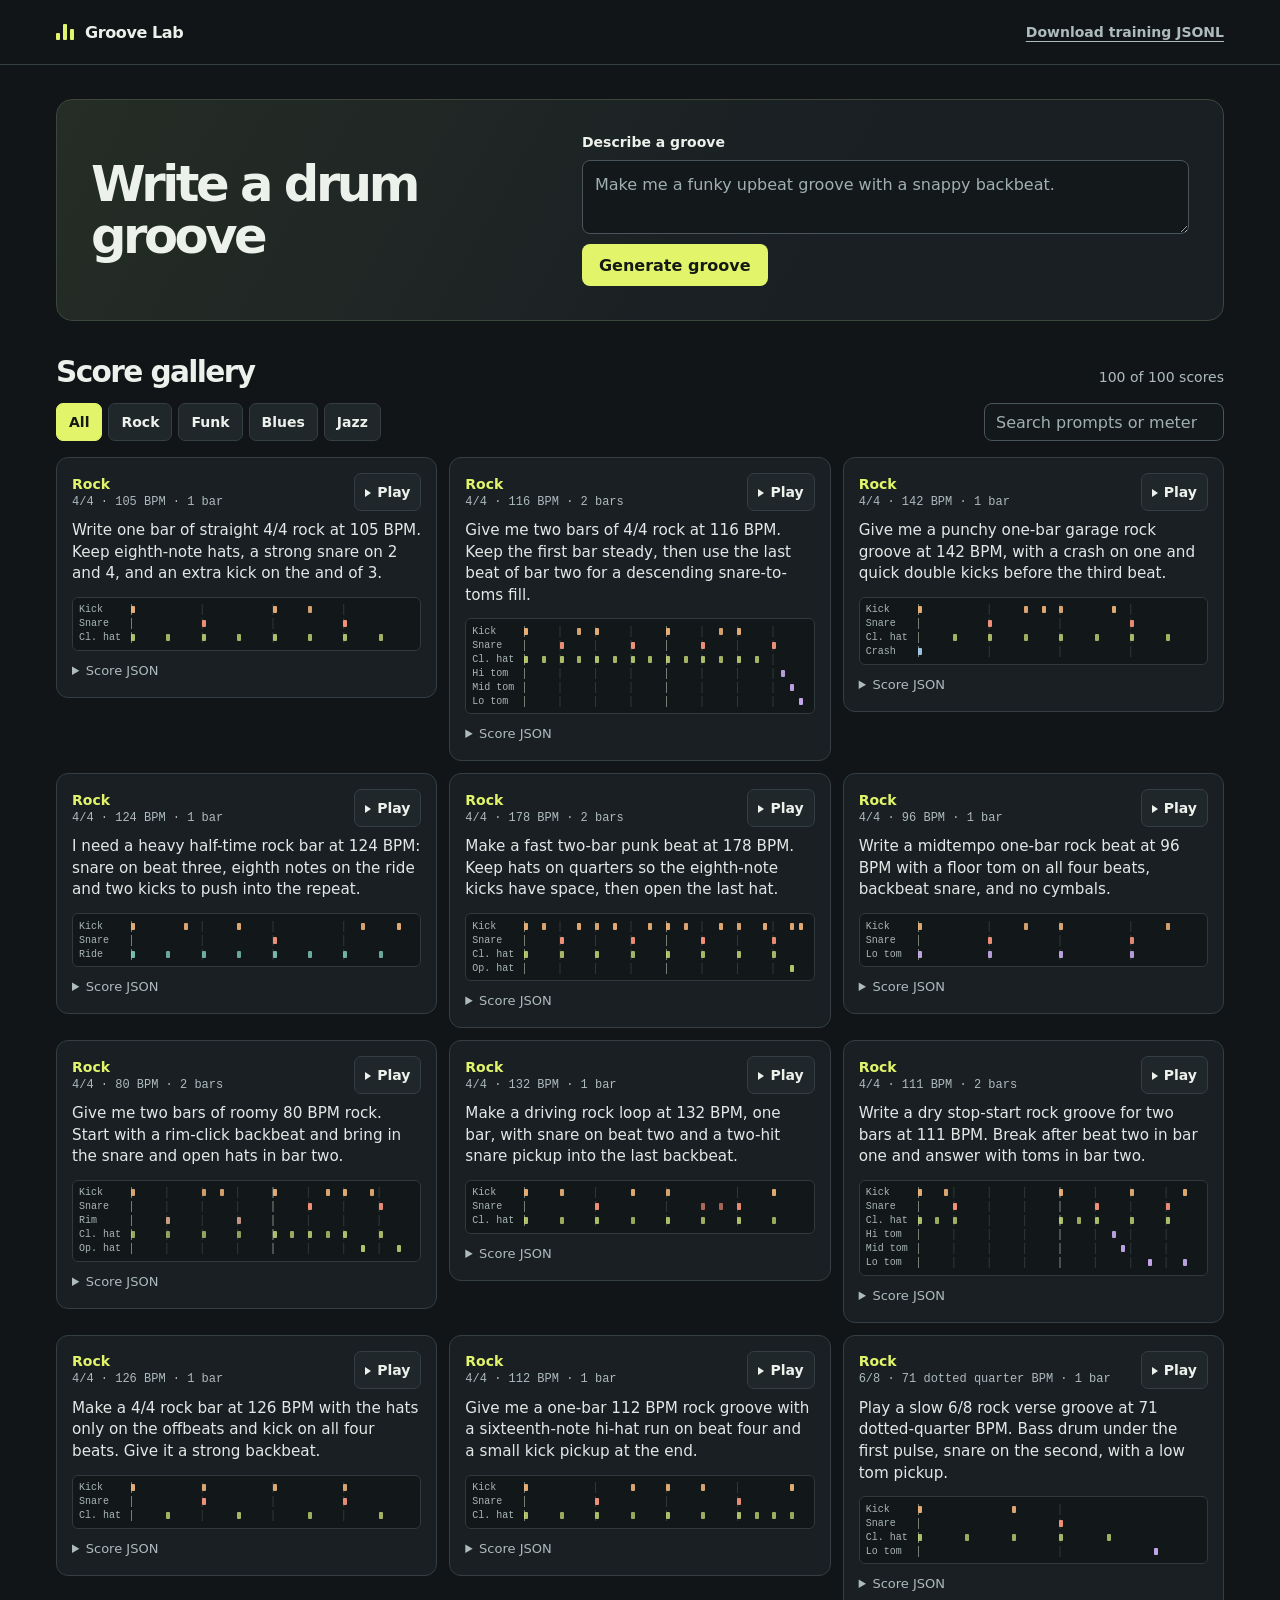
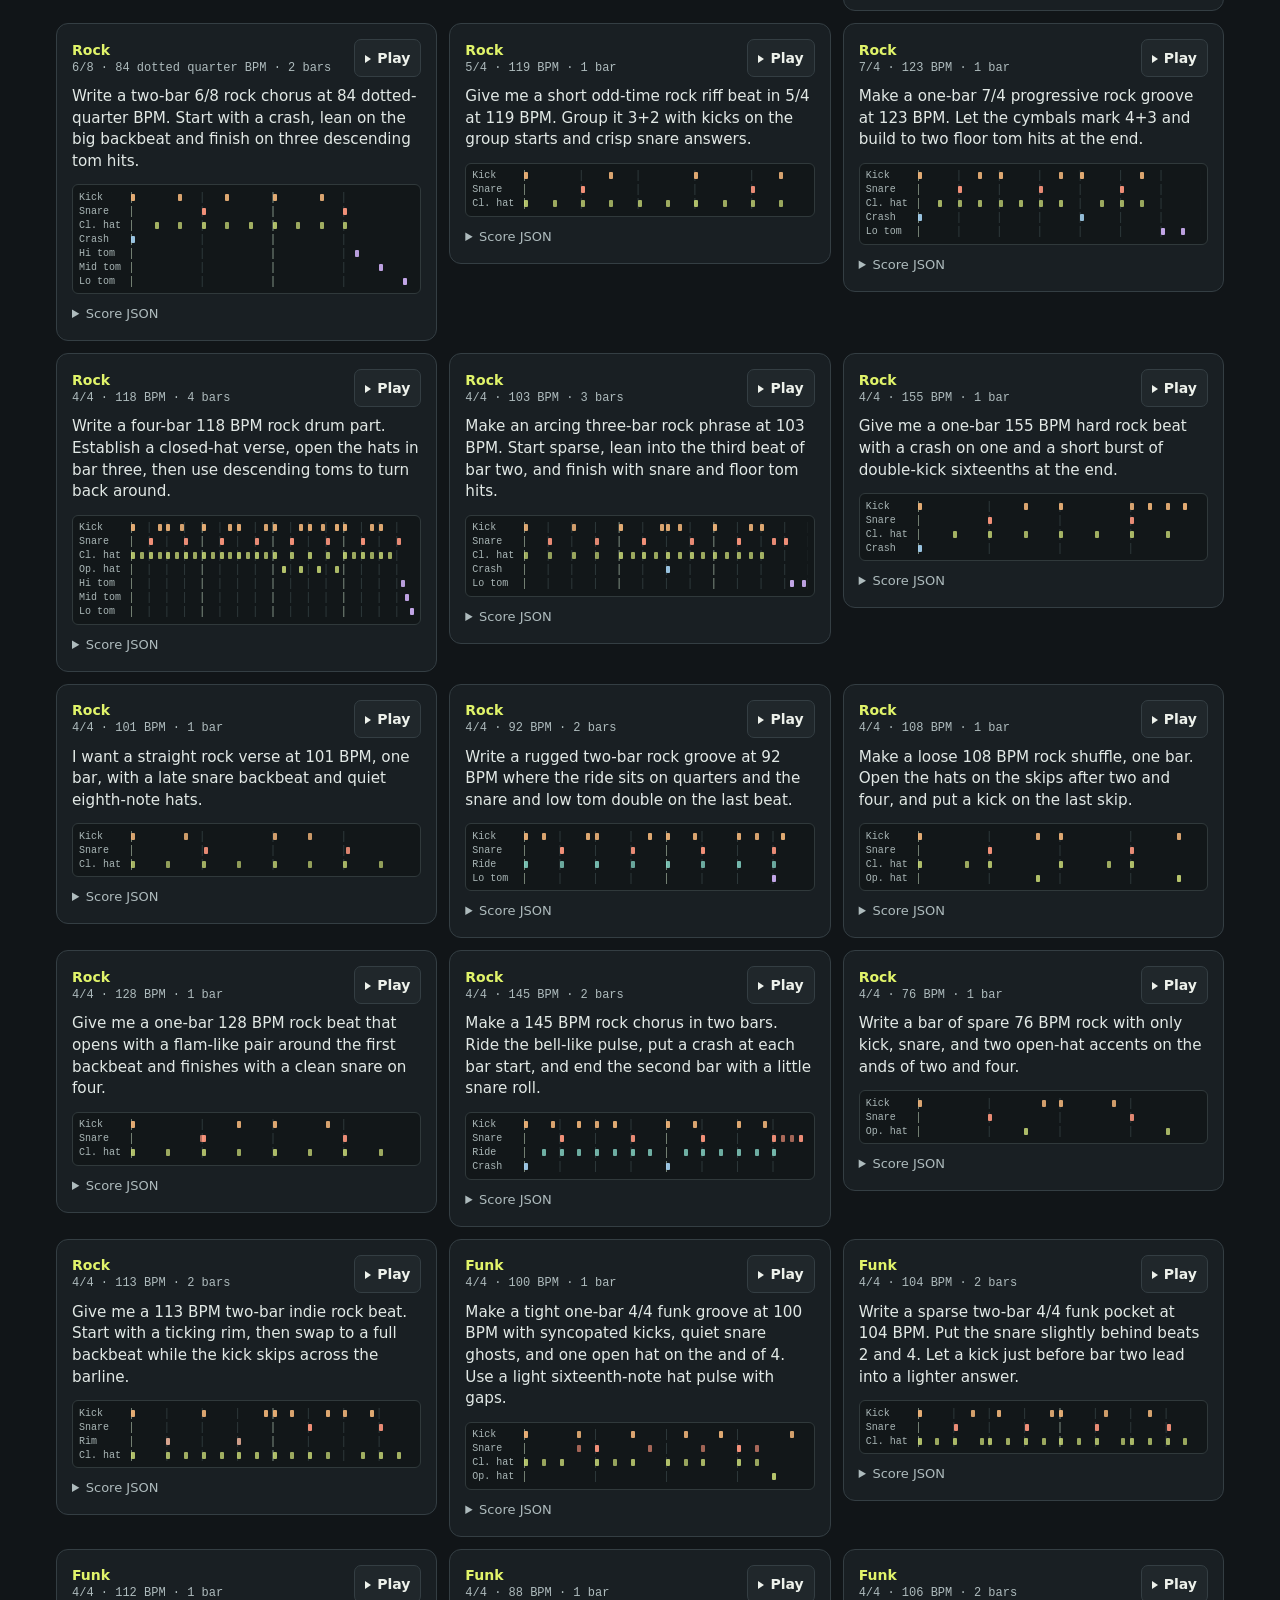
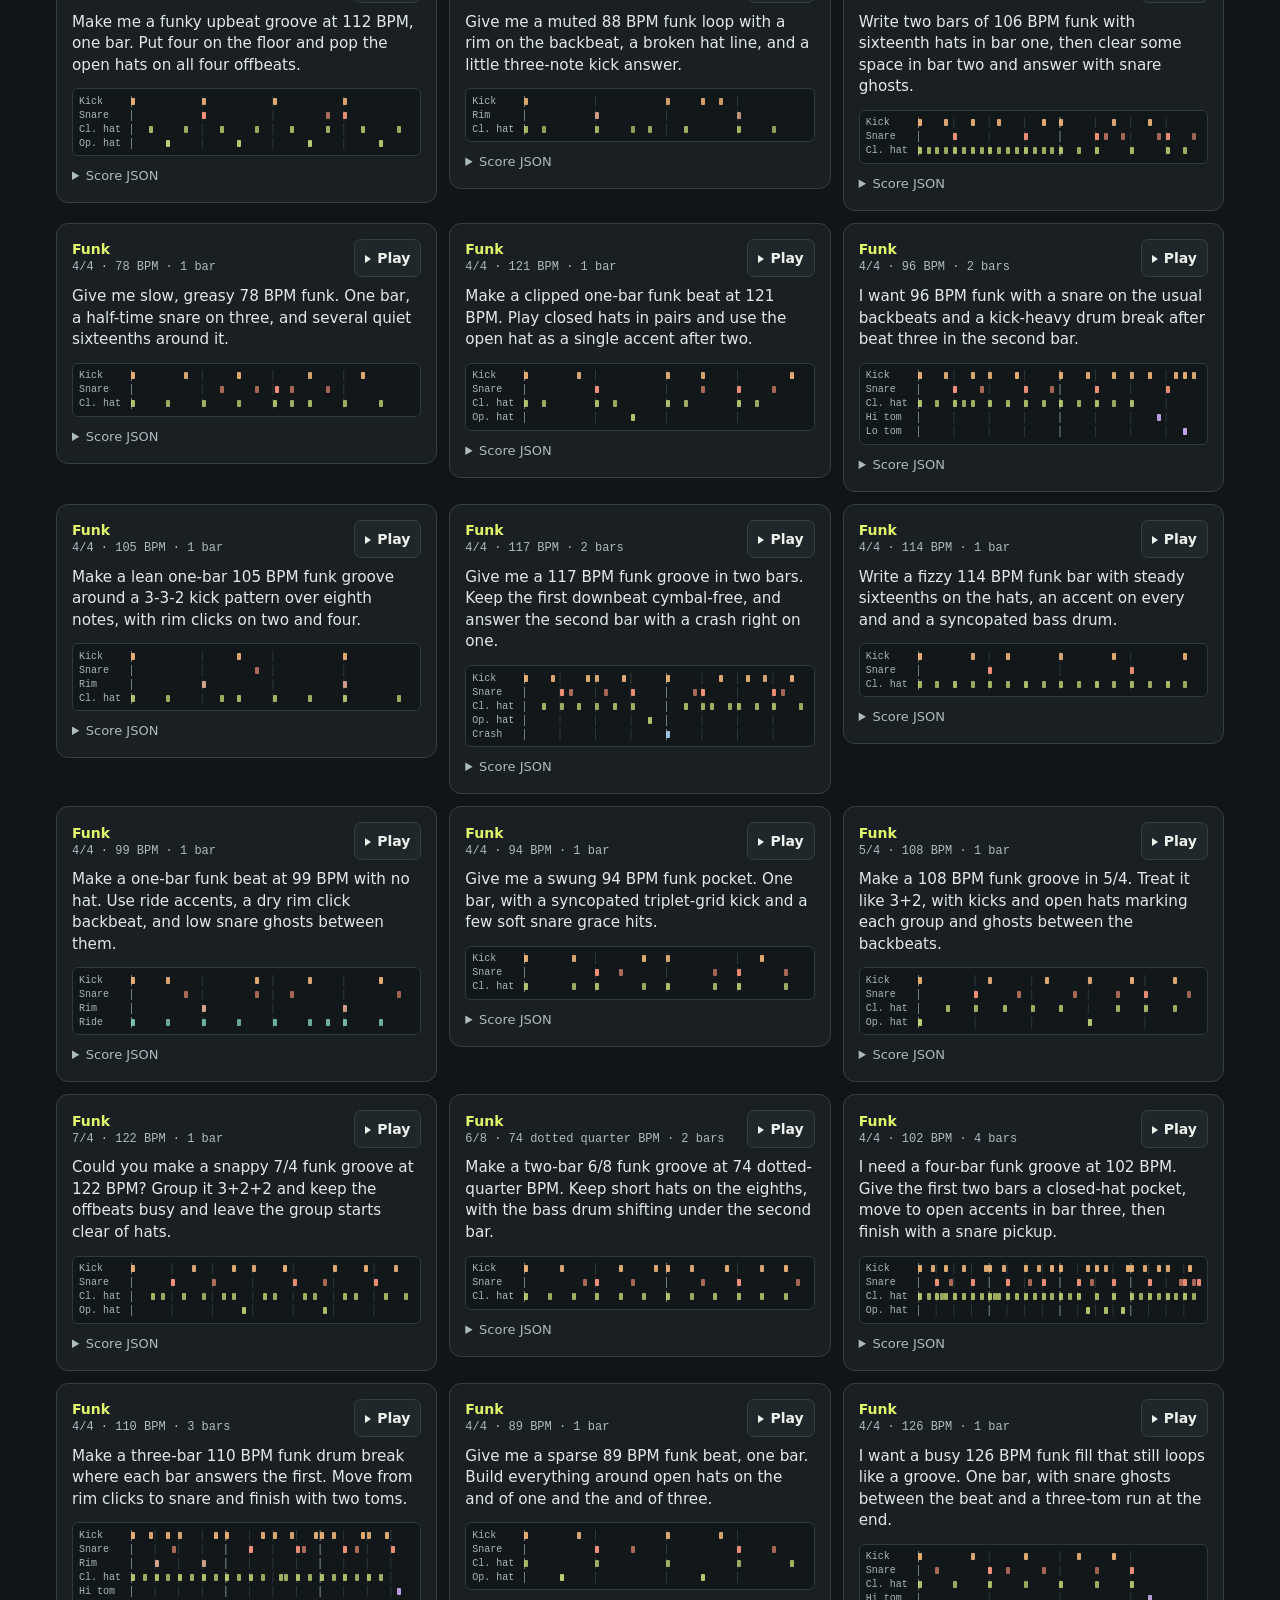
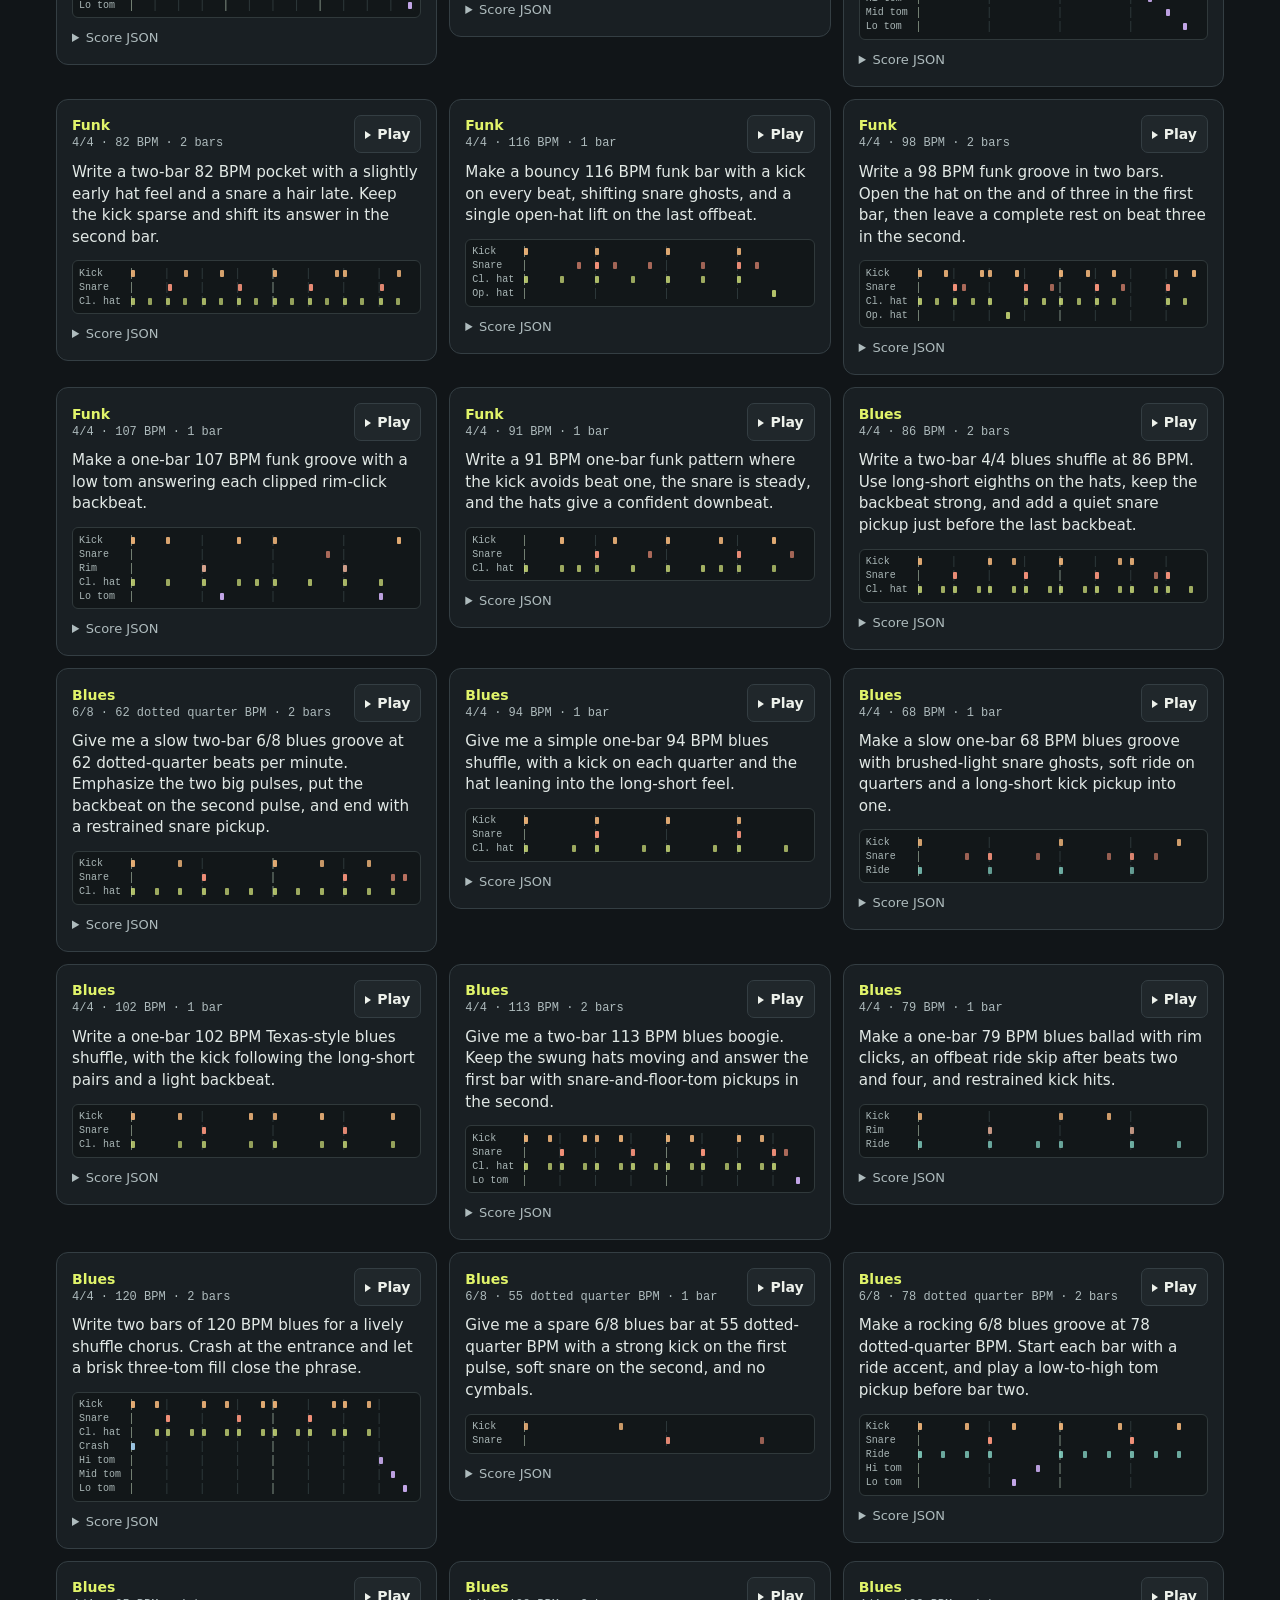
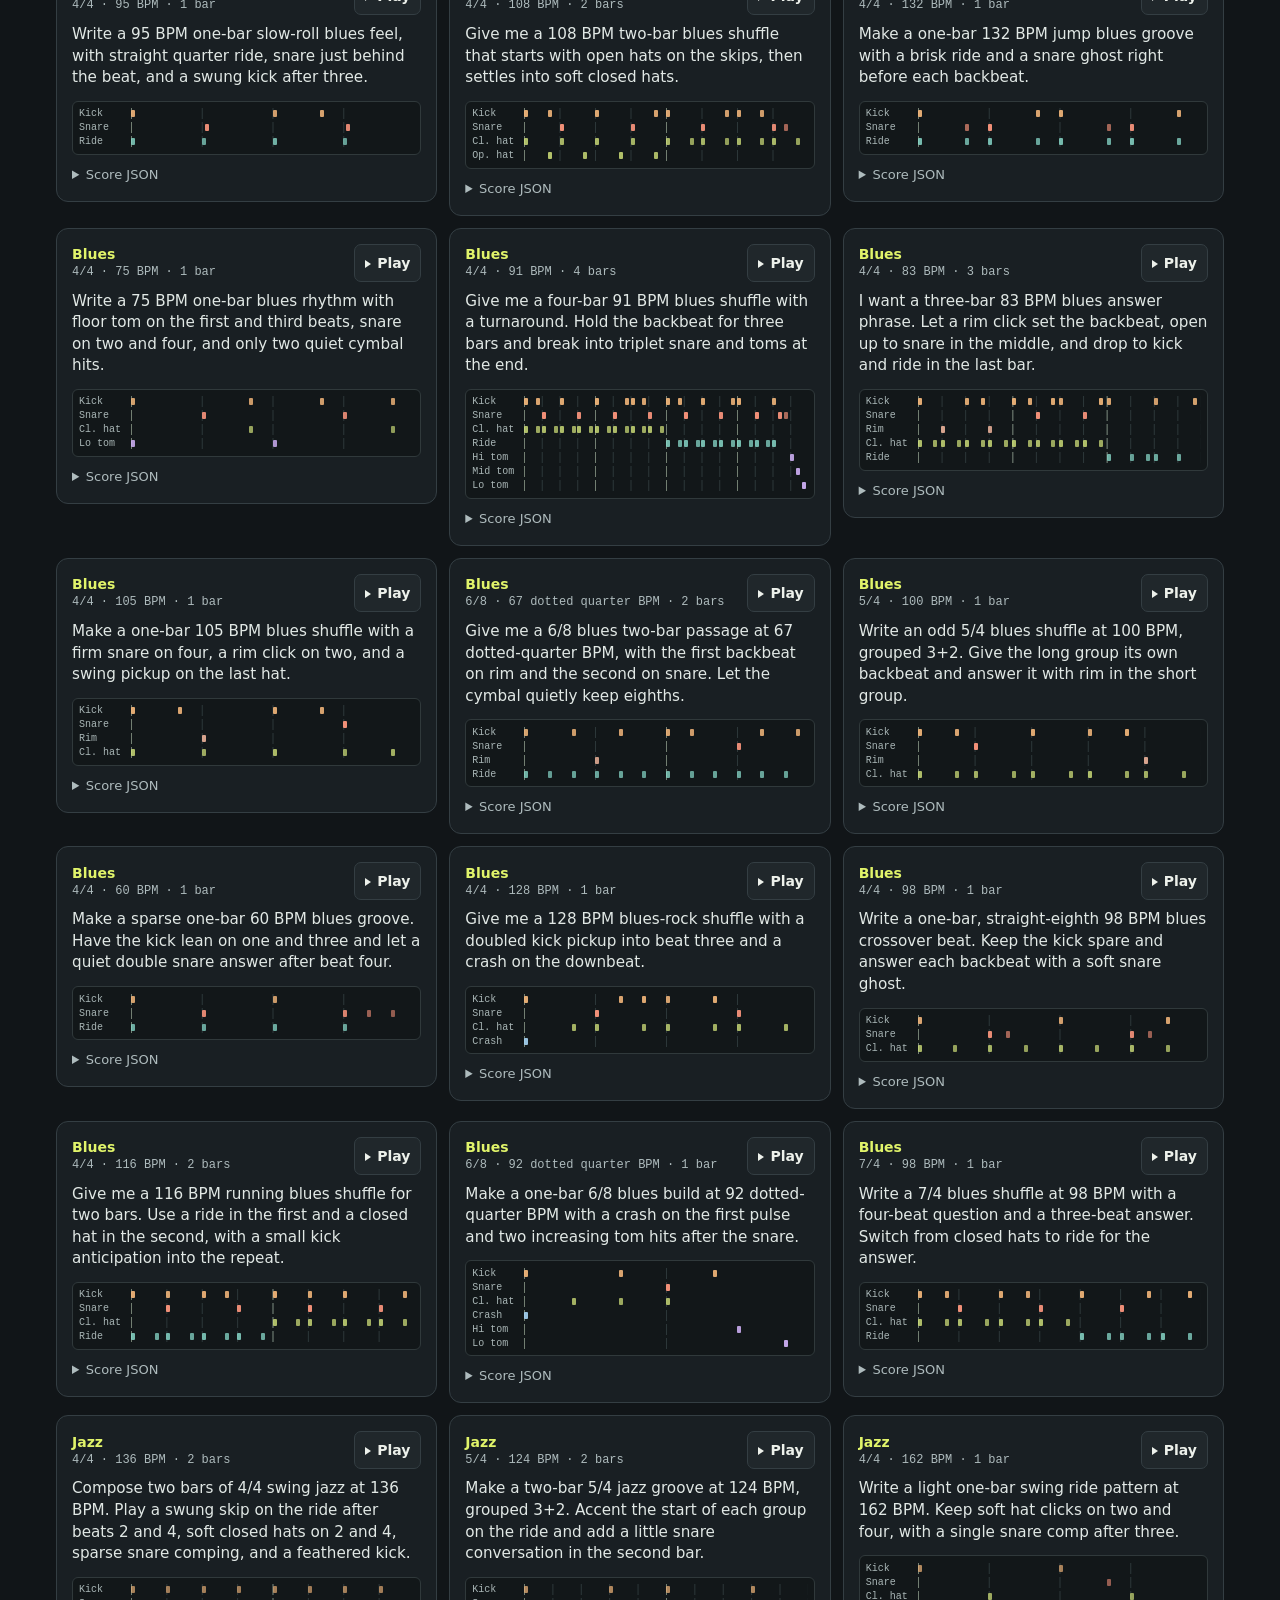
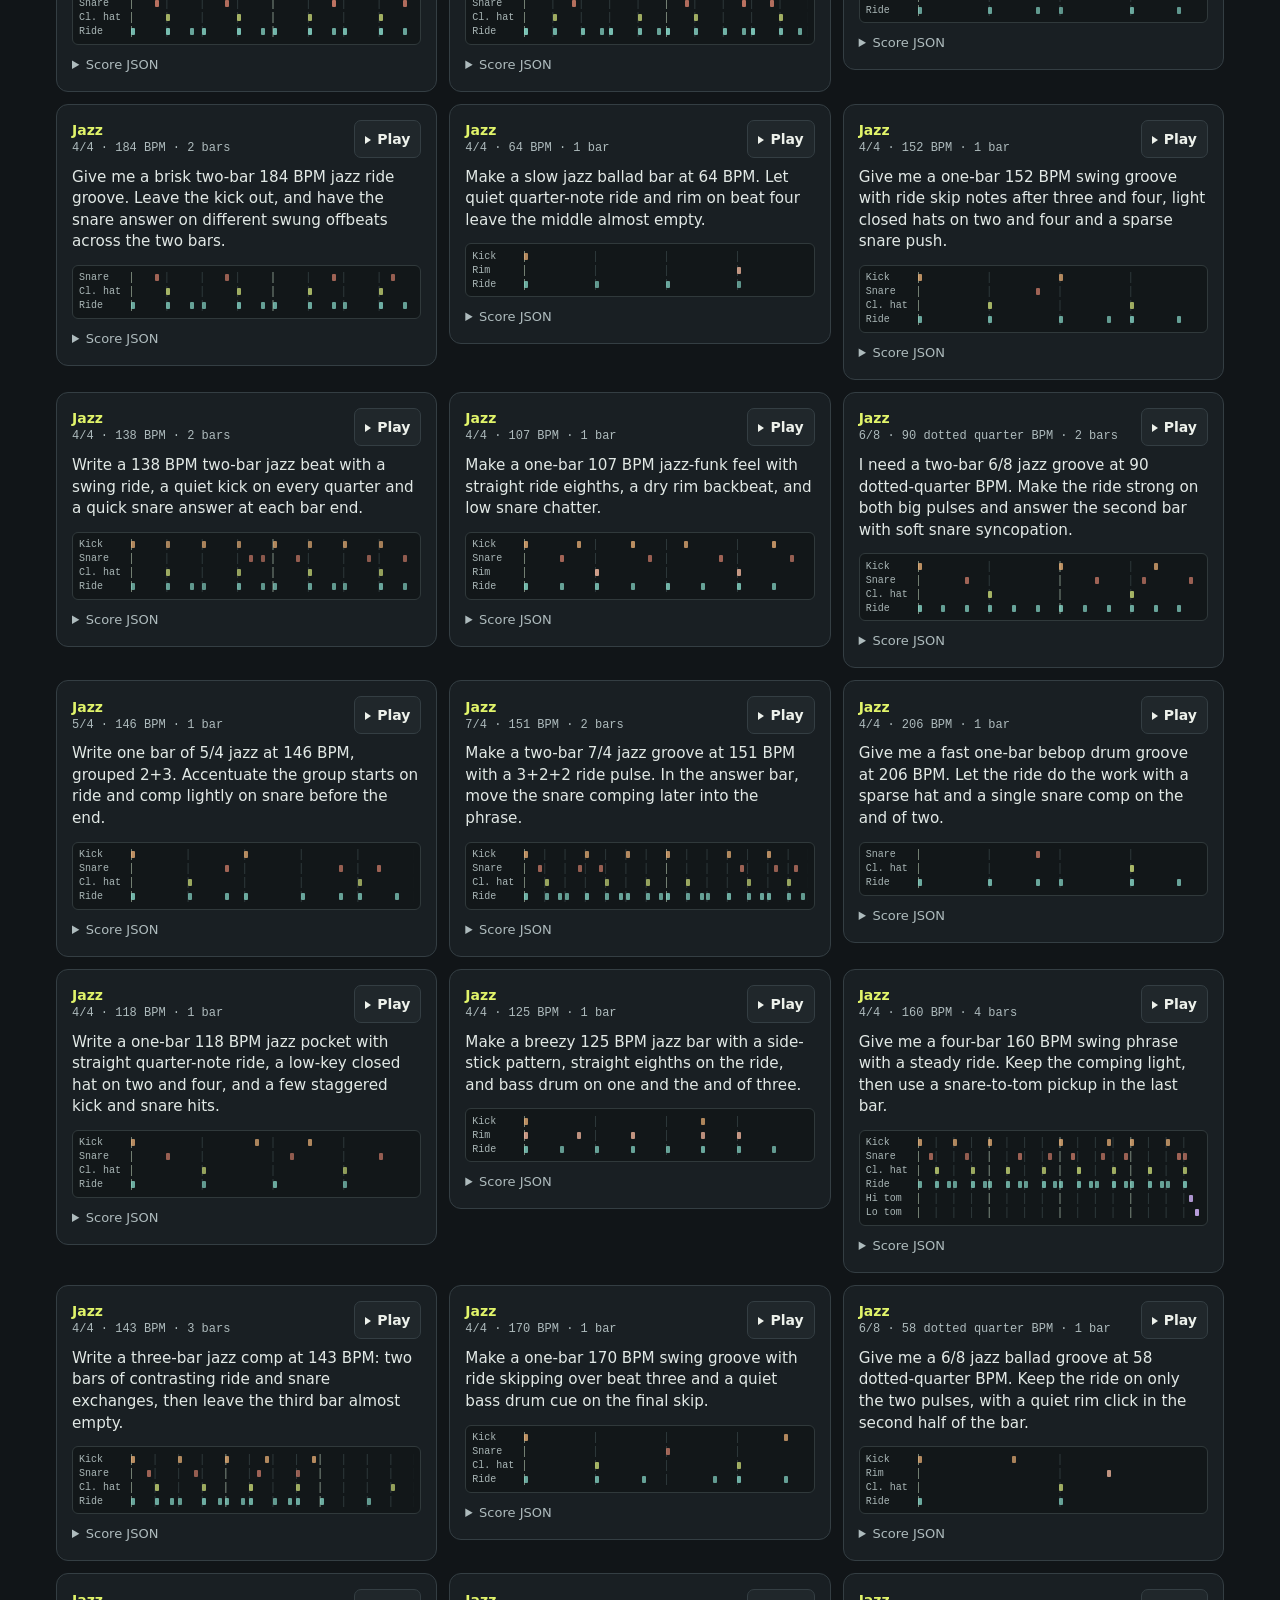
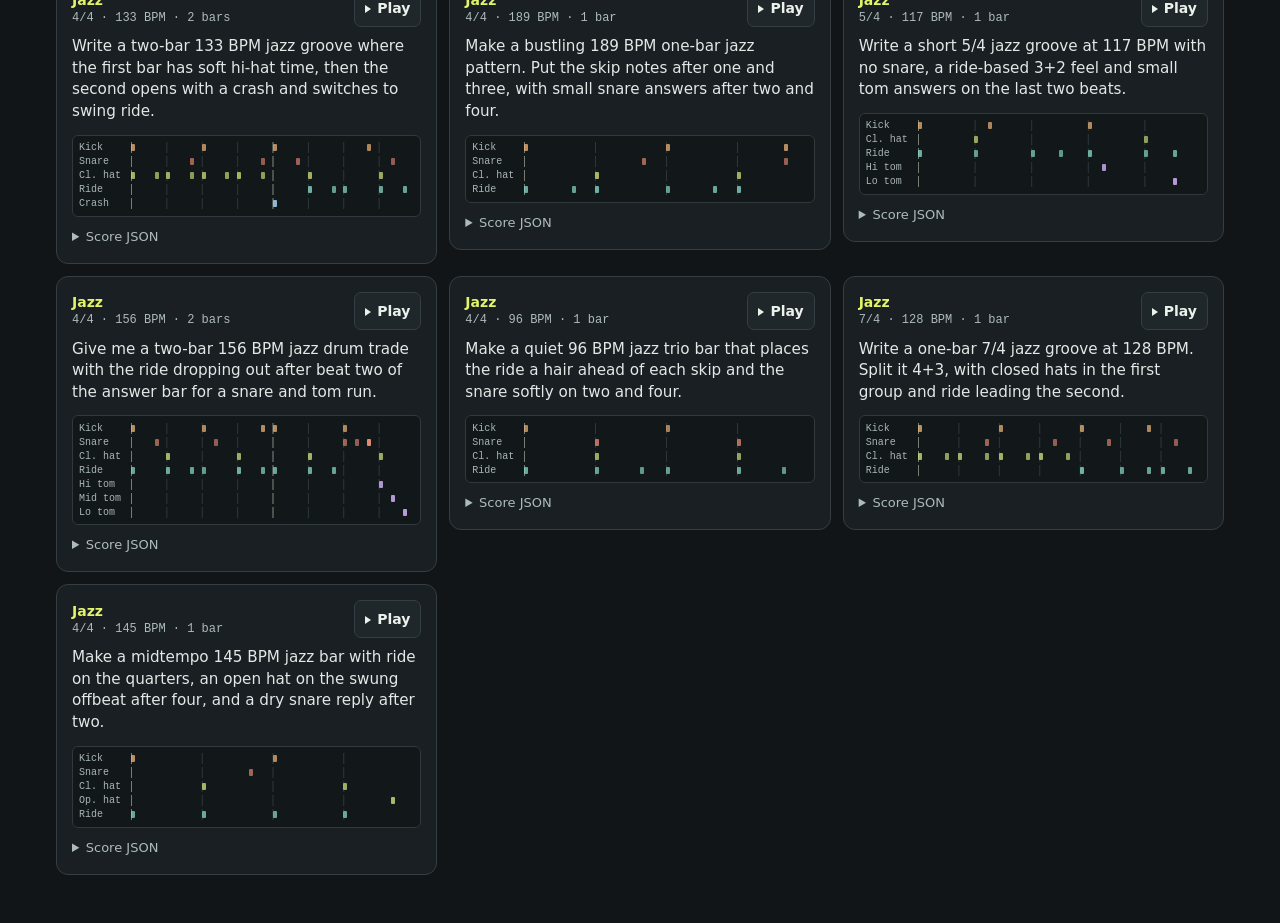
==== index.html @ 08e5a9a7 "Build playable groove gallery and local model API" ====
<!doctype html>
<html lang="en">
<head>
  <meta charset="utf-8">
  <meta name="viewport" content="width=device-width, initial-scale=1">
  <meta name="color-scheme" content="dark">
  <link rel="icon" href="data:,">
  <title>Groove Lab</title>
  <style>
    :root {
      font-family: "Avenir Next", system-ui, sans-serif;
      color: #edf1eb;
      background: #111518;
      color-scheme: dark;
      --panel: #191f23;
      --border: #343e43;
      --muted: #aebbbd;
      --accent: #e1f46a;
      --mono: ui-monospace, "SF Mono", Consolas, monospace;
    }
    * { box-sizing: border-box; }
    body { margin: 0; }
    button, input, textarea { font: inherit; }
    button, summary { cursor: pointer; }
    button:disabled { opacity: .65; cursor: wait; }
    [hidden] { display: none !important; }
    :focus-visible { outline: 2px solid var(--accent); outline-offset: 3px; }
    a { color: inherit; }
    .wrap { width: min(1168px, 100% - 48px); margin-inline: auto; }
    header { border-bottom: 1px solid var(--border); }
    .masthead {
      display: flex; align-items: center; justify-content: space-between;
      gap: 16px; min-height: 64px; font-weight: 700;
    }
    .brand { display: flex; align-items: center; gap: 11px; letter-spacing: -.025em; }
    .mark { display: flex; align-items: end; gap: 3px; height: 16px; }
    .mark i { width: 4px; border-radius: 1px; background: var(--accent); }
    .mark i:nth-child(1) { height: 7px; }
    .mark i:nth-child(2) { height: 16px; }
    .mark i:nth-child(3) { height: 11px; }
    .download { color: var(--muted); font-size: .875rem; text-underline-offset: 4px; }
    .download:hover { color: var(--accent); }
    .compose {
      margin: 34px 0 0; padding: clamp(20px, 4vw, 34px);
      display: grid; align-items: center; gap: 24px; grid-template-columns: minmax(0, 1fr) minmax(0, 1.3fr);
      background: linear-gradient(120deg, #252d26, var(--panel) 65%);
      border: 1px solid #3b473b; border-radius: 16px;
    }
    h1, h2, p { margin: 0; }
    h1 { font-size: clamp(2rem, 5vw, 3.1rem); line-height: 1.05; letter-spacing: -.07em; }
    .compose form { display: grid; gap: 10px; }
    .input-label { font-size: .875rem; font-weight: 650; }
    textarea, input[type="search"] {
      background: #13181b; color: inherit; border: 1px solid #49555a; border-radius: 8px;
    }
    textarea { line-height: 1.45; padding: 12px; width: 100%; min-height: 74px; resize: vertical; }
    textarea::placeholder, input::placeholder { color: #a0afb0; }
    .submit {
      justify-self: start; padding: 9px 16px; min-height: 42px; background: var(--accent);
      color: #151914; border: 1px solid transparent; border-radius: 8px; font-weight: 750;
    }
    .submit:hover:enabled { background: #efffa2; }
    .status { color: var(--muted); font-size: .875rem; }
    .status:empty { display: none; }
    .status.error { color: #ffc0a7; }
    #generated { margin-top: 16px; }
    #generated .card { border-color: #687646; }
    #generated .prompt { min-height: 0; }
    .library { margin-block: 34px 48px; }
    .section-head {
      display: flex; align-items: baseline; justify-content: space-between;
      flex-wrap: wrap; gap: 8px 16px; margin-bottom: 14px;
    }
    h2 { font-size: 1.85rem; letter-spacing: -.055em; }
    .tools { display: flex; flex-wrap: wrap; gap: 10px; justify-content: space-between; margin-bottom: 16px; }
    .filters { display: flex; gap: 6px; flex-wrap: wrap; }
    .filters button, .play {
      min-height: 38px; color: inherit; border: 1px solid var(--border); background: #20272b;
      border-radius: 7px; padding: 6px 12px; font-size: .875rem; font-weight: 650;
    }
    .filters button:hover, .play:hover { border-color: var(--accent); }
    .filters button[aria-pressed="true"], .playing .play {
      background: var(--accent); border-color: var(--accent); color: #141a13;
    }
    input[type="search"] { width: min(100%, 240px); min-height: 38px; padding: 6px 11px; }
    .gallery { display: grid; grid-template-columns: repeat(3, minmax(0, 1fr)); gap: 12px; align-items: start; }
    .card { min-width: 0; padding: 15px; border: 1px solid var(--border); border-radius: 12px; background: var(--panel); }
    .card.playing { border-color: var(--accent); }
    .card-head { display: flex; gap: 10px; justify-content: space-between; align-items: center; margin-bottom: 9px; }
    .style { font-size: .875rem; font-weight: 750; color: var(--accent); text-transform: capitalize; }
    .meta { font: .75rem var(--mono); color: var(--muted); margin-top: 3px; }
    .play { flex: none; padding-inline: 10px; }
    .play::before {
      content: ""; display: inline-block; width: 0; height: 0; margin-right: 6px;
      border-block: 4px solid transparent; border-left: 6px solid currentColor;
    }
    .playing .play::before { width: 7px; height: 7px; border: none; background: currentColor; }
    .prompt { font-size: .95rem; line-height: 1.42; color: #e1e8e5; min-height: 4.25em; overflow-wrap: anywhere; }
    .timeline {
      position: relative; margin-top: 12px; padding: 5px 6px;
      border: 1px solid #30393b; border-radius: 6px; background: #121719;
    }
    .lane { display: grid; align-items: center; grid-template-columns: 49px minmax(0, 1fr); gap: 3px; min-height: 14px; }
    .lane-label { font: .625rem var(--mono); color: #a9b6b6; white-space: nowrap; }
    .track {
      position: relative; height: 11px; overflow: hidden;
      background-image: linear-gradient(to right, #727f72 1px, transparent 1px),
                        linear-gradient(to right, #2c3739 1px, transparent 1px);
      background-size: var(--bar) 100%, var(--beat) 100%;
    }
    .hit {
      position: absolute; left: var(--tick); top: 2px; width: 4px; height: 7px;
      border-radius: 1px; background: var(--voice); opacity: var(--strength);
    }
    .playhead {
      position: absolute; inset: 5px 6px 5px 58px; pointer-events: none; visibility: hidden;
    }
    .playing .playhead { visibility: visible; }
    .playhead i { position: absolute; inset-block: 0; width: 1px; background: var(--accent); }
    details { margin-top: 8px; color: var(--muted); font-size: .8125rem; }
    summary { width: fit-content; padding-block: 4px; }
    pre {
      max-height: 230px; overflow: auto; margin: 5px 0 0; padding: 10px;
      font: .75rem/1.5 var(--mono); background: #121719; border-radius: 6px;
    }
    @media (max-width: 920px) { .gallery { grid-template-columns: repeat(2, minmax(0, 1fr)); } }
    @media (max-width: 620px) {
      .wrap { width: calc(100% - 28px); }
      .masthead { min-height: 54px; }
      .compose { grid-template-columns: 1fr; margin-top: 20px; gap: 18px; }
      .library { margin-top: 26px; }
      .gallery { grid-template-columns: 1fr; }
      .prompt { min-height: 0; }
      input[type="search"] { width: 100%; }
    }
  </style>
</head>
<body>
  <header>
    <div class="wrap masthead">
      <div class="brand"><span class="mark" aria-hidden="true"><i></i><i></i><i></i></span>Groove Lab</div>
      <a class="download" href="/training/train.jsonl" download="train.jsonl">Download training JSONL</a>
    </div>
  </header>
  <main class="wrap">
    <section class="compose" aria-labelledby="composer-heading">
      <h1 id="composer-heading">Write a drum groove</h1>
      <form id="generate">
        <label class="input-label" for="prompt">Describe a groove</label>
        <textarea id="prompt" required maxlength="1000" placeholder="Make me a funky upbeat groove with a snappy backbeat."></textarea>
        <button class="submit" type="submit">Generate groove</button>
        <p id="generation-status" class="status" role="status"></p>
      </form>
    </section>
    <section id="generated" aria-label="Generated score" hidden></section>
    <section class="library" aria-labelledby="library-heading">
      <div class="section-head">
        <h2 id="library-heading">Score gallery</h2>
        <p id="gallery-status" class="status" role="status">Loading scores…</p>
      </div>
      <div class="tools">
        <div class="filters" role="group" aria-label="Filter by style">
          <button type="button" data-style="" aria-pressed="true">All</button>
          <button type="button" data-style="rock" aria-pressed="false">Rock</button>
          <button type="button" data-style="funk" aria-pressed="false">Funk</button>
          <button type="button" data-style="blues" aria-pressed="false">Blues</button>
          <button type="button" data-style="jazz" aria-pressed="false">Jazz</button>
        </div>
        <input id="search" type="search" aria-label="Search prompts and scores" placeholder="Search prompts or meters">
      </div>
      <div id="gallery" class="gallery"></div>
    </section>
  </main>
  <script>
    const kit = {
      kick: ["Kick", "#f5b87b"], snare: ["Snare", "#ff977e"], rim: ["Rim", "#ffc0a5"],
      closed_hat: ["Cl. hat", "#d7e87d"], open_hat: ["Op. hat", "#d7e87d"],
      ride: ["Ride", "#8ce0d0"], crash: ["Crash", "#a7d5f5"],
      tom_high: ["Hi tom", "#d4b4fc"], tom_mid: ["Mid tom", "#d4b4fc"], tom_low: ["Lo tom", "#d4b4fc"],
    };
    const byId = id => document.getElementById(id);
    const gallery = byId("gallery");
    const galleryStatus = byId("gallery-status");
    const generationStatus = byId("generation-status");
    const generated = byId("generated");
    const filters = [...document.querySelectorAll(".filters button")];
    let entries = [];
    let selectedStyle = "";
    let catalogLoaded = false;
    let audio, noise, compressor, playback, playRequest = 0;

    function element(tag, className, text) {
      const node = document.createElement(tag);
      if (className) node.className = className;
      if (text !== undefined) node.textContent = text;
      return node;
    }

    function timing(score) {
      const [numerator, denominator] = score.meter.split("/").map(Number);
      const quarter = score.ticks_per_quarter;
      const bar = numerator * quarter * 4 / denominator;
      const pulse = denominator === 8 ? quarter * 1.5 : quarter;
      const tempoBeat = score.tempo.beat_unit === "dotted_quarter" ? quarter * 1.5 : quarter;
      return { bar, pulse, total: bar * score.bars, secondsPerTick: 60 / score.tempo.bpm / tempoBeat };
    }

    function renderScore(prompt, score, label) {
      const card = element("article", "card");
      const style = element("div", "style", label ? `${label} · ${score.style}` : score.style);
      const beat = score.tempo.beat_unit === "dotted_quarter" ? " dotted quarter" : "";
      const bars = `${score.bars} ${score.bars === 1 ? "bar" : "bars"}`;
      const metadata = element("p", "meta", `${score.meter} · ${score.tempo.bpm}${beat} BPM · ${bars}`);
      const button = element("button", "play", "Play");
      button.type = "button";
      const head = element("div", "card-head");
      const info = element("div");
      info.append(style, metadata);
      head.append(info, button);

      const { bar, pulse, total } = timing(score);
      const timeline = element("div", "timeline");
      timeline.setAttribute("role", "img");
      timeline.style.setProperty("--bar", `${100 * bar / total}%`);
      timeline.style.setProperty("--beat", `${100 * pulse / total}%`);
      const voices = new Map();
      for (const event of score.events) {
        if (!voices.has(event.instrument)) voices.set(event.instrument, []);
        voices.get(event.instrument).push(event);
      }
      timeline.setAttribute("aria-label", `${score.events.length} hits across ${bars}: ${[...voices.keys()].join(", ")}`);
      for (const [instrument, [name, color]] of Object.entries(kit)) {
        if (!voices.has(instrument)) continue;
        const row = element("div", "lane");
        const track = element("div", "track");
        track.style.setProperty("--voice", color);
        for (const event of voices.get(instrument)) {
          const hit = element("span", "hit");
          hit.style.setProperty("--tick", `${100 * event.tick / total}%`);
          hit.style.setProperty("--strength", .48 + .52 * event.velocity / 127);
          hit.title = `${name} at tick ${event.tick}, velocity ${event.velocity}`;
          track.append(hit);
        }
        row.append(element("span", "lane-label", name), track);
        timeline.append(row);
      }
      const playhead = element("div", "playhead");
      const cursor = element("i");
      playhead.append(cursor);
      timeline.append(playhead);
      button.addEventListener("click", () => playScore(score, card, button, cursor));

      const details = element("details");
      const json = element("pre");
      details.append(element("summary", "", "Score JSON"), json);
      details.addEventListener("toggle", () => {
        if (details.open && !json.textContent) json.textContent = JSON.stringify(score, null, 2);
      });
      card.append(head, element("p", "prompt", prompt), timeline, details);
      return card;
    }

    function filterGallery() {
      if (!catalogLoaded) return;
      const terms = byId("search").value.trim().toLowerCase().split(/\s+/);
      let count = 0;
      for (const entry of entries) {
        entry.card.hidden = Boolean(selectedStyle && selectedStyle !== entry.style)
          || !terms.every(term => entry.search.includes(term));
        if (!entry.card.hidden) count++;
      }
      if (playback?.card.hidden) stopPlayback();
      galleryStatus.textContent = count ? `${count} of ${entries.length} scores` : "No scores match.";
    }

    async function loadGallery() {
      try {
        const response = await fetch("/training/train.jsonl");
        if (!response.ok) throw new Error("Scores could not be loaded.");
        entries = (await response.text()).trim().split(/\r?\n/).map(line => {
          const { messages } = JSON.parse(line);
          const prompt = messages[1].content;
          const score = JSON.parse(messages[2].content);
          return {
            card: renderScore(prompt, score), style: score.style,
            search: `${prompt} ${score.style} ${score.meter} ${score.tempo.bpm} ${score.bars} bars`.toLowerCase(),
          };
        });
        gallery.replaceChildren(...entries.map(entry => entry.card));
        catalogLoaded = true;
        filterGallery();
      } catch {
        galleryStatus.textContent = "Scores could not be loaded. Reload to try again.";
      }
    }

    for (const button of filters) {
      button.addEventListener("click", () => {
        selectedStyle = button.dataset.style;
        for (const filter of filters) filter.setAttribute("aria-pressed", String(filter === button));
        filterGallery();
      });
    }
    byId("search").addEventListener("input", filterGallery);

    byId("generate").addEventListener("submit", async event => {
      event.preventDefault();
      const prompt = byId("prompt").value.trim();
      if (!prompt) return;
      const button = event.submitter;
      button.disabled = true;
      generationStatus.classList.remove("error");
      generationStatus.textContent = "Waiting for the local model…";
      try {
        const response = await fetch("/api/generate", {
          method: "POST",
          headers: { "Content-Type": "application/json" },
          body: JSON.stringify({ prompt }),
        });
        const result = await response.json();
        if (!response.ok) throw new Error(result.error || "Generation failed.");
        const card = renderScore(prompt, result, "Generated");
        if (playback && generated.contains(playback.card)) stopPlayback();
        generated.replaceChildren(card);
        generated.hidden = false;
        generationStatus.textContent = "Groove ready to play.";
      } catch (error) {
        generationStatus.textContent = error.message;
        generationStatus.classList.add("error");
      } finally {
        button.disabled = false;
      }
    });

    function stopPlayback() {
      playRequest++;
      if (!playback) return;
      const { card, button, output, frame, sources } = playback;
      cancelAnimationFrame(frame);
      card.classList.remove("playing");
      button.textContent = "Play";
      const now = audio.currentTime;
      output.gain.setTargetAtTime(0, now, .012);
      for (const [source, end] of sources) {
        if (end > now + .045) source.stop(now + .045);
      }
      setTimeout(() => output.disconnect(), 80);
      playback = null;
    }

    function initAudio() {
      audio = new AudioContext();
      compressor = audio.createDynamicsCompressor();
      compressor.connect(audio.destination);
      noise = audio.createBuffer(1, Math.ceil(audio.sampleRate), audio.sampleRate);
      const samples = noise.getChannelData(0);
      for (let index = 0; index < samples.length; index++) samples[index] = Math.random() * 2 - 1;
    }

    async function playScore(score, card, button, cursor) {
      const wasPlaying = playback?.card === card;
      stopPlayback();
      if (wasPlaying) return;
      const ticket = playRequest;
      try {
        if (!audio) initAudio();
        if (audio.state !== "running") await audio.resume();
        if (ticket !== playRequest || !card.isConnected || card.hidden) return;
      } catch {
        button.textContent = "Audio unavailable";
        return;
      }
      const { total, secondsPerTick } = timing(score);
      const duration = total * secondsPerTick;
      const start = audio.currentTime + .055;
      const output = audio.createGain();
      output.gain.value = .76;
      output.connect(compressor);
      playback = { card, button, output, sources: [] };
      for (const [index, hit] of score.events.entries()) {
        const nextHat = hit.instrument === "open_hat"
          ? score.events.slice(index + 1).find(event => event.instrument.endsWith("_hat")) : null;
        const choke = nextHat ? (nextHat.tick - hit.tick) * secondsPerTick : Infinity;
        drum(playback, hit.instrument, start + hit.tick * secondsPerTick, hit.velocity / 127, choke);
      }
      card.classList.add("playing");
      button.textContent = "Stop";
      function advance() {
        const elapsed = audio.currentTime - start;
        if (elapsed > duration + .25) {
          stopPlayback();
          return;
        }
        cursor.style.left = `${Math.min(100, Math.max(0, elapsed / duration * 100))}%`;
        playback.frame = requestAnimationFrame(advance);
      }
      advance();
    }

    function envelope(source, output, time, gain, length) {
      const amp = audio.createGain();
      amp.gain.setValueAtTime(Math.max(.0002, gain), time);
      amp.gain.exponentialRampToValueAtTime(.0001, time + length);
      source.connect(amp).connect(output);
    }

    function tone(active, time, gain, length, from, to, type = "sine") {
      const oscillator = audio.createOscillator();
      oscillator.type = type;
      oscillator.frequency.setValueAtTime(from, time);
      oscillator.frequency.exponentialRampToValueAtTime(to, time + length);
      envelope(oscillator, active.output, time, gain, length);
      oscillator.start(time);
      scheduleEnd(active, oscillator, time + length + .005);
    }

    function burst(active, time, gain, length, frequency, type, q = .7) {
      const source = audio.createBufferSource();
      const filter = audio.createBiquadFilter();
      source.buffer = noise;
      filter.type = type;
      filter.frequency.value = frequency;
      filter.Q.value = q;
      source.connect(filter);
      envelope(filter, active.output, time, gain, length);
      source.start(time, Math.random() * .3);
      scheduleEnd(active, source, time + length + .005);
    }

    function scheduleEnd(active, source, time) {
      source.stop(time);
      active.sources.push([source, time]);
    }

    function drum(active, instrument, time, volume, choke) {
      switch (instrument) {
        case "kick":
          tone(active, time, .86 * volume, .21, 146, 42);
          break;
        case "snare":
          burst(active, time, .58 * volume, .17, 2300, "bandpass", .55);
          tone(active, time, .19 * volume, .09, 198, 142, "triangle");
          break;
        case "rim":
          tone(active, time, .29 * volume, .043, 1280, 601, "triangle");
          burst(active, time, .22 * volume, .045, 3200, "bandpass");
          break;
        case "closed_hat":
          burst(active, time, .32 * volume, .043, 7600, "highpass");
          break;
        case "open_hat":
          burst(active, time, .37 * volume, Math.max(.008, Math.min(.27, choke)), 6600, "highpass");
          break;
        case "ride":
          burst(active, time, .22 * volume, .25, 4600, "bandpass");
          tone(active, time, .07 * volume, .21, 2850, 2800, "triangle");
          tone(active, time, .035 * volume, .15, 4212, 4170);
          break;
        case "crash":
          burst(active, time, .46 * volume, .53, 3600, "highpass");
          burst(active, time, .19 * volume, .39, 6000, "bandpass");
          break;
        case "tom_high":
        case "tom_mid":
        case "tom_low": {
          const pitch = { tom_high: 177, tom_mid: 133, tom_low: 95 }[instrument];
          tone(active, time, .56 * volume, .21, pitch * 1.32, pitch * .72);
          burst(active, time, .13 * volume, .07, 1050, "bandpass");
          break;
        }
      }
    }

    loadGallery();
  </script>
</body>
</html>
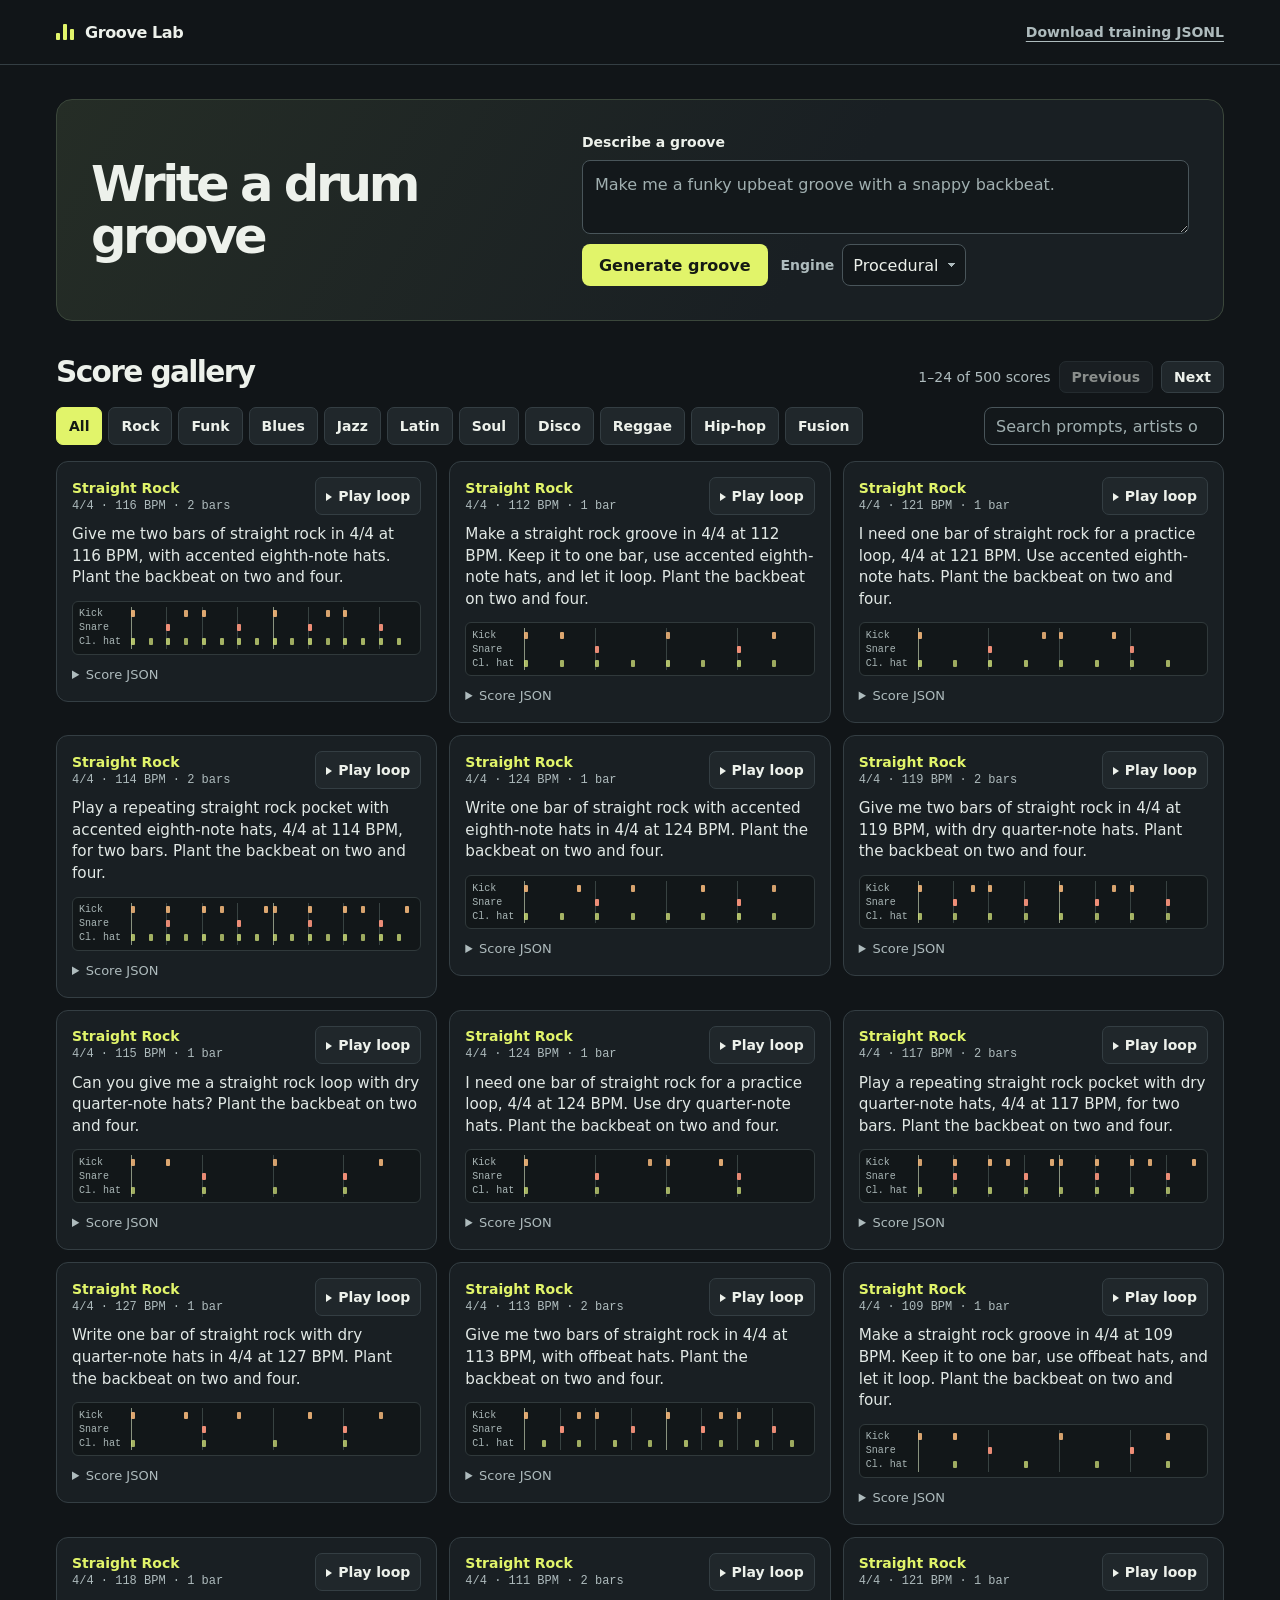
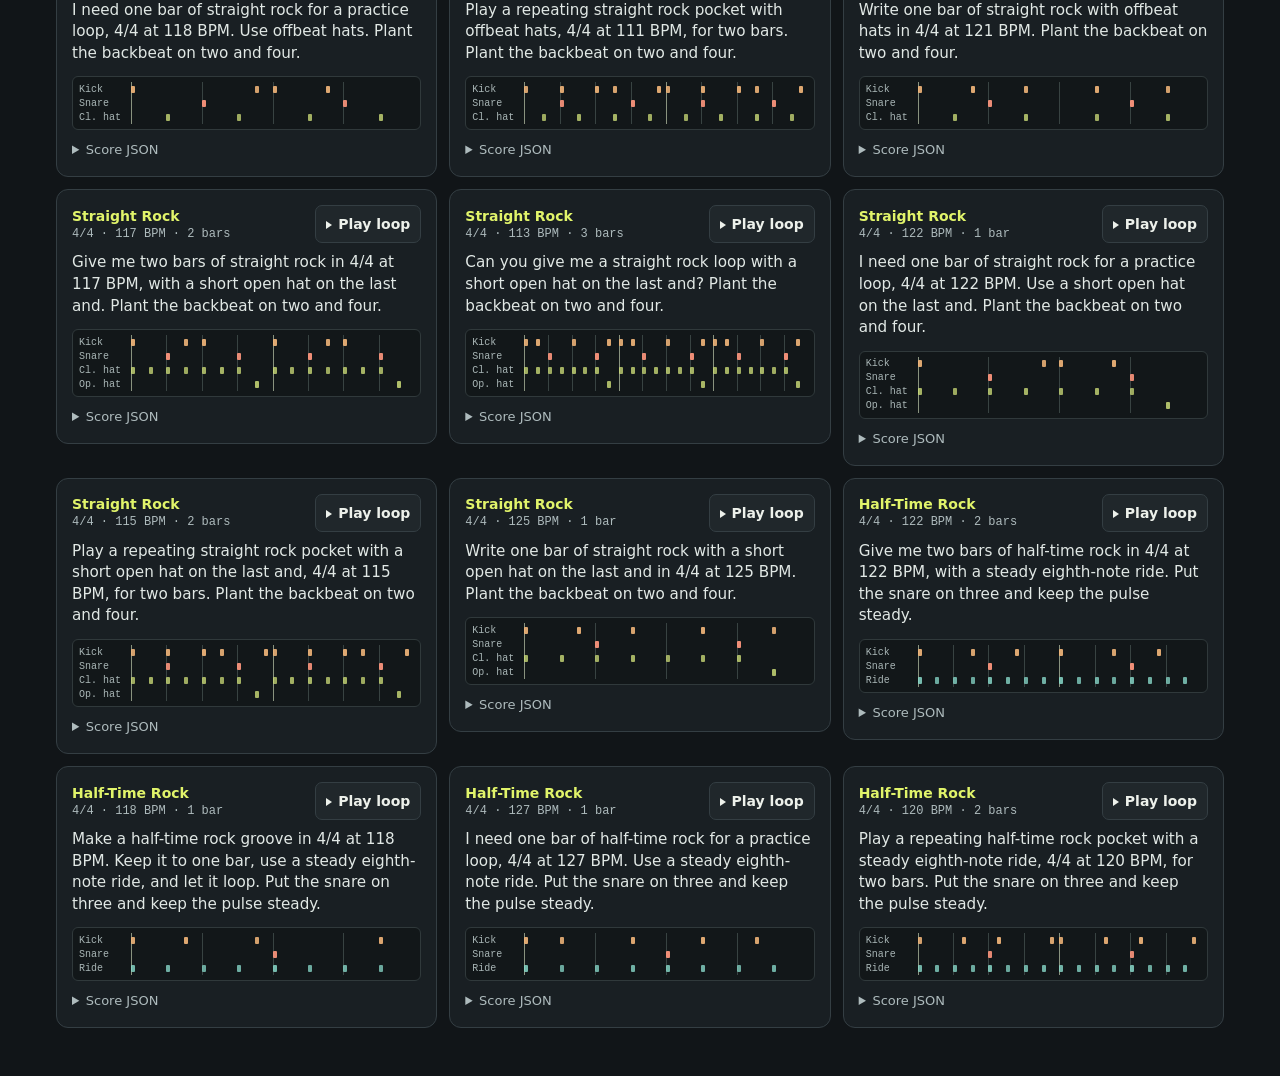
==== commit 385e8f03: "Add 500 looping grooves and procedural generation" ====
--- a/index.html
+++ b/index.html
@@ -20,9 +20,9 @@
     }
     * { box-sizing: border-box; }
     body { margin: 0; }
-    button, input, textarea { font: inherit; }
+    button, input, textarea, select { font: inherit; }
     button, summary { cursor: pointer; }
-    button:disabled { opacity: .65; cursor: wait; }
+    button:disabled { opacity: .55; cursor: default; }
     [hidden] { display: none !important; }
     :focus-visible { outline: 2px solid var(--accent); outline-offset: 3px; }
     a { color: inherit; }
@@ -50,11 +50,20 @@
     h1 { font-size: clamp(2rem, 5vw, 3.1rem); line-height: 1.05; letter-spacing: -.07em; }
     .compose form { display: grid; gap: 10px; }
     .input-label { font-size: .875rem; font-weight: 650; }
-    textarea, input[type="search"] {
+    textarea, input[type="search"], select {
       background: #13181b; color: inherit; border: 1px solid #49555a; border-radius: 8px;
     }
     textarea { line-height: 1.45; padding: 12px; width: 100%; min-height: 74px; resize: vertical; }
     textarea::placeholder, input::placeholder { color: #a0afb0; }
+    .compose-actions, .pager { display: flex; align-items: center; flex-wrap: wrap; gap: 8px; }
+    .compose-actions label { color: var(--muted); margin-left: 5px; }
+    select {
+      appearance: none; min-height: 42px; padding: 7px 26px 7px 10px;
+      background-image: linear-gradient(45deg, transparent 50%, var(--muted) 50%),
+                        linear-gradient(135deg, var(--muted) 50%, transparent 50%);
+      background-position: right 13px center, right 9px center;
+      background-size: 4px 4px; background-repeat: no-repeat;
+    }
     .submit {
       justify-self: start; padding: 9px 16px; min-height: 42px; background: var(--accent);
       color: #151914; border: 1px solid transparent; border-radius: 8px; font-weight: 750;
@@ -74,11 +83,11 @@
     h2 { font-size: 1.85rem; letter-spacing: -.055em; }
     .tools { display: flex; flex-wrap: wrap; gap: 10px; justify-content: space-between; margin-bottom: 16px; }
     .filters { display: flex; gap: 6px; flex-wrap: wrap; }
-    .filters button, .play {
+    .filters button, .pager button, .play {
       min-height: 38px; color: inherit; border: 1px solid var(--border); background: #20272b;
       border-radius: 7px; padding: 6px 12px; font-size: .875rem; font-weight: 650;
     }
-    .filters button:hover, .play:hover { border-color: var(--accent); }
+    .filters button:hover, .pager button:hover:enabled, .play:hover { border-color: var(--accent); }
     .filters button[aria-pressed="true"], .playing .play {
       background: var(--accent); border-color: var(--accent); color: #141a13;
     }
@@ -88,6 +97,7 @@
     .card.playing { border-color: var(--accent); }
     .card-head { display: flex; gap: 10px; justify-content: space-between; align-items: center; margin-bottom: 9px; }
     .style { font-size: .875rem; font-weight: 750; color: var(--accent); text-transform: capitalize; }
+    .influence { color: var(--muted); font-size: .75rem; margin-top: 6px; }
     .meta { font: .75rem var(--mono); color: var(--muted); margin-top: 3px; }
     .play { flex: none; padding-inline: 10px; }
     .play::before {
@@ -104,17 +114,20 @@
     .lane-label { font: .625rem var(--mono); color: #a9b6b6; white-space: nowrap; }
     .track {
       position: relative; height: 11px; overflow: hidden;
-      background-image: linear-gradient(to right, #727f72 1px, transparent 1px),
-                        linear-gradient(to right, #2c3739 1px, transparent 1px);
-      background-size: var(--bar) 100%, var(--beat) 100%;
     }
     .hit {
       position: absolute; left: var(--tick); top: 2px; width: 4px; height: 7px;
       border-radius: 1px; background: var(--voice); opacity: var(--strength);
     }
-    .playhead {
-      position: absolute; inset: 5px 6px 5px 58px; pointer-events: none; visibility: hidden;
-    }
+    .measure-guides, .playhead {
+      position: absolute; inset: 5px 6px 5px 58px; pointer-events: none;
+    }
+    .measure-guides i {
+      position: absolute; inset-block: 0; width: 1px; background: #384342;
+    }
+    .measure-guides i.barline { background: #89937f; }
+    .playhead { visibility: hidden; }
+    .pager button { min-height: 32px; padding-block: 4px; }
     .playing .playhead { visibility: visible; }
     .playhead i { position: absolute; inset-block: 0; width: 1px; background: var(--accent); }
     details { margin-top: 8px; color: var(--muted); font-size: .8125rem; }
@@ -148,7 +161,14 @@
       <form id="generate">
         <label class="input-label" for="prompt">Describe a groove</label>
         <textarea id="prompt" required maxlength="1000" placeholder="Make me a funky upbeat groove with a snappy backbeat."></textarea>
-        <button class="submit" type="submit">Generate groove</button>
+        <div class="compose-actions">
+          <button class="submit" type="submit">Generate groove</button>
+          <label for="engine" class="input-label">Engine</label>
+          <select id="engine">
+            <option value="procedural">Procedural</option>
+            <option value="llm">Local LLM</option>
+          </select>
+        </div>
         <p id="generation-status" class="status" role="status"></p>
       </form>
     </section>
@@ -156,17 +176,15 @@
     <section class="library" aria-labelledby="library-heading">
       <div class="section-head">
         <h2 id="library-heading">Score gallery</h2>
-        <p id="gallery-status" class="status" role="status">Loading scores…</p>
+        <div id="pager" class="pager" aria-label="Gallery pages">
+          <p id="gallery-status" class="status" role="status">Loading scores…</p>
+          <button type="button" id="previous" disabled>Previous</button>
+          <button type="button" id="next" disabled>Next</button>
+        </div>
       </div>
       <div class="tools">
-        <div class="filters" role="group" aria-label="Filter by style">
-          <button type="button" data-style="" aria-pressed="true">All</button>
-          <button type="button" data-style="rock" aria-pressed="false">Rock</button>
-          <button type="button" data-style="funk" aria-pressed="false">Funk</button>
-          <button type="button" data-style="blues" aria-pressed="false">Blues</button>
-          <button type="button" data-style="jazz" aria-pressed="false">Jazz</button>
-        </div>
-        <input id="search" type="search" aria-label="Search prompts and scores" placeholder="Search prompts or meters">
+        <div id="filters" class="filters" role="group" aria-label="Filter by style"></div>
+        <input id="search" type="search" aria-label="Search prompts and scores" placeholder="Search prompts, artists or meters">
       </div>
       <div id="gallery" class="gallery"></div>
     </section>
@@ -175,6 +193,8 @@
     const kit = {
       kick: ["Kick", "#f5b87b"], snare: ["Snare", "#ff977e"], rim: ["Rim", "#ffc0a5"],
       closed_hat: ["Cl. hat", "#d7e87d"], open_hat: ["Op. hat", "#d7e87d"],
+      foot_hat: ["Ft. hat", "#9aad63"], cowbell: ["Bell", "#f1d78e"],
+      clave: ["Clave", "#f3aa74"], shaker: ["Shaker", "#bdcfa2"],
       ride: ["Ride", "#8ce0d0"], crash: ["Crash", "#a7d5f5"],
       tom_high: ["Hi tom", "#d4b4fc"], tom_mid: ["Mid tom", "#d4b4fc"], tom_low: ["Lo tom", "#d4b4fc"],
     };
@@ -183,7 +203,9 @@
     const galleryStatus = byId("gallery-status");
     const generationStatus = byId("generation-status");
     const generated = byId("generated");
-    const filters = [...document.querySelectorAll(".filters button")];
+    const filters = byId("filters");
+    const pageSize = 24;
+    let pageIndex = 0;
     let entries = [];
     let selectedStyle = "";
     let catalogLoaded = false;
@@ -196,33 +218,49 @@
       return node;
     }
 
+    function styleName(style) {
+      return style === "hip_hop" ? "Hip-hop" : style[0].toUpperCase() + style.slice(1);
+    }
+
     function timing(score) {
       const [numerator, denominator] = score.meter.split("/").map(Number);
       const quarter = score.ticks_per_quarter;
-      const bar = numerator * quarter * 4 / denominator;
-      const pulse = denominator === 8 ? quarter * 1.5 : quarter;
+      const unit = quarter * 4 / denominator;
+      const bar = numerator * unit;
+      const groups = score.grouping || (score.meter === "6/8" ? [3,3]
+        : score.meter === "12/8" ? [3,3,3,3] : Array(numerator).fill(1));
       const tempoBeat = score.tempo.beat_unit === "dotted_quarter" ? quarter * 1.5 : quarter;
-      return { bar, pulse, total: bar * score.bars, secondsPerTick: 60 / score.tempo.bpm / tempoBeat };
-    }
-
-    function renderScore(prompt, score, label) {
+      return { bar, unit, groups, total: bar * score.bars, secondsPerTick: 60 / score.tempo.bpm / tempoBeat };
+    }
+
+    function renderScore(prompt, score, label, tags) {
       const card = element("article", "card");
-      const style = element("div", "style", label ? `${label} · ${score.style}` : score.style);
+      const style = element("div", "style", tags?.family || `${label} · ${styleName(score.style)}`);
       const beat = score.tempo.beat_unit === "dotted_quarter" ? " dotted quarter" : "";
       const bars = `${score.bars} ${score.bars === 1 ? "bar" : "bars"}`;
-      const metadata = element("p", "meta", `${score.meter} · ${score.tempo.bpm}${beat} BPM · ${bars}`);
-      const button = element("button", "play", "Play");
+      const grouping = score.grouping ? ` (${score.grouping.join("+")})` : "";
+      const metadata = element("p", "meta", `${score.meter}${grouping} · ${score.tempo.bpm}${beat} BPM · ${bars}`);
+      const button = element("button", "play", "Play loop");
       button.type = "button";
       const head = element("div", "card-head");
       const info = element("div");
       info.append(style, metadata);
       head.append(info, button);
 
-      const { bar, pulse, total } = timing(score);
+      const { bar, unit, groups, total } = timing(score);
       const timeline = element("div", "timeline");
       timeline.setAttribute("role", "img");
-      timeline.style.setProperty("--bar", `${100 * bar / total}%`);
-      timeline.style.setProperty("--beat", `${100 * pulse / total}%`);
+      const guides = element("div", "measure-guides");
+      for (let barStart = 0; barStart < total; barStart += bar) {
+        let tick = barStart;
+        for (const group of groups) {
+          const mark = element("i", tick === barStart ? "barline" : "");
+          mark.style.left = `${100 * tick / total}%`;
+          guides.append(mark);
+          tick += group * unit;
+        }
+      }
+      timeline.append(guides);
       const voices = new Map();
       for (const event of score.events) {
         if (!voices.has(event.instrument)) voices.set(event.instrument, []);
@@ -238,7 +276,8 @@
           const hit = element("span", "hit");
           hit.style.setProperty("--tick", `${100 * event.tick / total}%`);
           hit.style.setProperty("--strength", .48 + .52 * event.velocity / 127);
-          hit.title = `${name} at tick ${event.tick}, velocity ${event.velocity}`;
+          const offset = event.offset ? `, timing offset ${event.offset}` : "";
+          hit.title = `${name} at tick ${event.tick}, velocity ${event.velocity}${offset}`;
           track.append(hit);
         }
         row.append(element("span", "lane-label", name), track);
@@ -256,21 +295,29 @@
       details.addEventListener("toggle", () => {
         if (details.open && !json.textContent) json.textContent = JSON.stringify(score, null, 2);
       });
-      card.append(head, element("p", "prompt", prompt), timeline, details);
+      card.append(head, element("p", "prompt", prompt));
+      if (tags?.influences.length) {
+        card.append(element("p", "influence", `Inspired by ${tags.influences.join(" and ")}`));
+      }
+      card.append(timeline, details);
       return card;
     }
 
-    function filterGallery() {
+    function filterGallery(reset = false) {
       if (!catalogLoaded) return;
+      if (reset) pageIndex = 0;
       const terms = byId("search").value.trim().toLowerCase().split(/\s+/);
-      let count = 0;
-      for (const entry of entries) {
-        entry.card.hidden = Boolean(selectedStyle && selectedStyle !== entry.style)
-          || !terms.every(term => entry.search.includes(term));
-        if (!entry.card.hidden) count++;
-      }
-      if (playback?.card.hidden) stopPlayback();
-      galleryStatus.textContent = count ? `${count} of ${entries.length} scores` : "No scores match.";
+      const matches = entries.filter(entry => (!selectedStyle || selectedStyle === entry.score.style)
+        && terms.every(term => entry.search.includes(term)));
+      const offset = pageIndex * pageSize;
+      if (playback && gallery.contains(playback.card)) stopPlayback();
+      gallery.replaceChildren(...matches.slice(offset, offset + pageSize).map(
+        entry => renderScore(entry.prompt, entry.score, "", entry.tags)));
+      galleryStatus.textContent = matches.length
+        ? `${offset + 1}–${Math.min(offset + pageSize, matches.length)} of ${matches.length} scores`
+        : "No scores match.";
+      byId("previous").disabled = pageIndex === 0;
+      byId("next").disabled = offset + pageSize >= matches.length;
     }
 
     async function loadGallery() {
@@ -278,15 +325,26 @@
         const response = await fetch("/training/train.jsonl");
         if (!response.ok) throw new Error("Scores could not be loaded.");
         entries = (await response.text()).trim().split(/\r?\n/).map(line => {
-          const { messages } = JSON.parse(line);
+          const { messages, groove: tags } = JSON.parse(line);
           const prompt = messages[1].content;
           const score = JSON.parse(messages[2].content);
           return {
-            card: renderScore(prompt, score), style: score.style,
-            search: `${prompt} ${score.style} ${score.meter} ${score.tempo.bpm} ${score.bars} bars`.toLowerCase(),
+            prompt, score, tags,
+            search: `${prompt} ${styleName(score.style)} ${score.meter} ${score.tempo.bpm} ${tags.family} ${tags.influences.join(" ")}`.toLowerCase(),
           };
         });
-        gallery.replaceChildren(...entries.map(entry => entry.card));
+        const styles = ["", ...new Set(entries.map(entry => entry.score.style))];
+        for (const style of styles) {
+          const button = element("button", "", style ? styleName(style) : "All");
+          button.type = "button";
+          button.setAttribute("aria-pressed", String(style === ""));
+          button.addEventListener("click", () => {
+            selectedStyle = style;
+            for (const filter of filters.children) filter.setAttribute("aria-pressed", String(filter === button));
+            filterGallery(true);
+          });
+          filters.append(button);
+        }
         catalogLoaded = true;
         filterGallery();
       } catch {
@@ -294,32 +352,28 @@
       }
     }
 
-    for (const button of filters) {
-      button.addEventListener("click", () => {
-        selectedStyle = button.dataset.style;
-        for (const filter of filters) filter.setAttribute("aria-pressed", String(filter === button));
-        filterGallery();
-      });
-    }
-    byId("search").addEventListener("input", filterGallery);
+    byId("search").addEventListener("input", () => filterGallery(true));
+    byId("previous").addEventListener("click", () => { pageIndex--; filterGallery(); });
+    byId("next").addEventListener("click", () => { pageIndex++; filterGallery(); });
 
     byId("generate").addEventListener("submit", async event => {
       event.preventDefault();
       const prompt = byId("prompt").value.trim();
       if (!prompt) return;
       const button = event.submitter;
+      const engine = byId("engine").value;
       button.disabled = true;
       generationStatus.classList.remove("error");
-      generationStatus.textContent = "Waiting for the local model…";
+      generationStatus.textContent = engine === "procedural" ? "Matching a groove…" : "Waiting for the local model…";
       try {
         const response = await fetch("/api/generate", {
           method: "POST",
           headers: { "Content-Type": "application/json" },
-          body: JSON.stringify({ prompt }),
+          body: JSON.stringify({ prompt, engine }),
         });
         const result = await response.json();
         if (!response.ok) throw new Error(result.error || "Generation failed.");
-        const card = renderScore(prompt, result, "Generated");
+        const card = renderScore(prompt, result, engine === "procedural" ? "Procedural" : "Local LLM");
         if (playback && generated.contains(playback.card)) stopPlayback();
         generated.replaceChildren(card);
         generated.hidden = false;
@@ -335,10 +389,11 @@
     function stopPlayback() {
       playRequest++;
       if (!playback) return;
-      const { card, button, output, frame, sources } = playback;
+      const { card, button, output, frame, interval, sources } = playback;
       cancelAnimationFrame(frame);
+      clearInterval(interval);
       card.classList.remove("playing");
-      button.textContent = "Play";
+      button.textContent = "Play loop";
       const now = audio.currentTime;
       output.gain.setTargetAtTime(0, now, .012);
       for (const [source, end] of sources) {
@@ -376,23 +431,51 @@
       const output = audio.createGain();
       output.gain.value = .76;
       output.connect(compressor);
-      playback = { card, button, output, sources: [] };
-      for (const [index, hit] of score.events.entries()) {
-        const nextHat = hit.instrument === "open_hat"
-          ? score.events.slice(index + 1).find(event => event.instrument.endsWith("_hat")) : null;
-        const choke = nextHat ? (nextHat.tick - hit.tick) * secondsPerTick : Infinity;
-        drum(playback, hit.instrument, start + hit.tick * secondsPerTick, hit.velocity / 127, choke);
-      }
+      const hits = score.events.map(event => ({
+        instrument: event.instrument,
+        volume: event.velocity / 127,
+        time: (event.tick + (event.offset || 0)) * secondsPerTick,
+      })).sort((a, b) => a.time - b.time);
+      let nextHat = (hits.find(hit => hit.instrument.endsWith("_hat"))?.time ?? Infinity) + duration;
+      for (let index = hits.length - 1; index >= 0; index--) {
+        const hit = hits[index];
+        if (hit.instrument === "open_hat") hit.choke = nextHat - hit.time;
+        if (hit.instrument.endsWith("_hat")) nextHat = hit.time;
+      }
+
+      const active = { card, button, output, sources: [] };
+      playback = active;
+      let cycle = 0;
+      let index = 0;
+      function schedule() {
+        const now = audio.currentTime;
+        active.sources = active.sources.filter(([, end]) => end > now);
+        const currentCycle = Math.floor((now - start) / duration);
+        if (currentCycle > cycle) {
+          cycle = currentCycle;
+          index = 0;
+        }
+        while (true) {
+          const hit = hits[index];
+          const time = start + cycle * duration + hit.time;
+          if (time > now + .26) break;
+          if (time >= now) drum(active, hit.instrument, time, hit.volume, hit.choke);
+          index++;
+          if (index === hits.length) {
+            index = 0;
+            cycle++;
+          }
+        }
+      }
+
       card.classList.add("playing");
       button.textContent = "Stop";
+      active.interval = setInterval(schedule, 32);
+      schedule();
       function advance() {
-        const elapsed = audio.currentTime - start;
-        if (elapsed > duration + .25) {
-          stopPlayback();
-          return;
-        }
-        cursor.style.left = `${Math.min(100, Math.max(0, elapsed / duration * 100))}%`;
-        playback.frame = requestAnimationFrame(advance);
+        const elapsed = Math.max(0, audio.currentTime - start);
+        cursor.style.left = `${100 * (elapsed % duration) / duration}%`;
+        active.frame = requestAnimationFrame(advance);
       }
       advance();
     }
@@ -451,6 +534,19 @@
         case "open_hat":
           burst(active, time, .37 * volume, Math.max(.008, Math.min(.27, choke)), 6600, "highpass");
           break;
+        case "foot_hat":
+          burst(active, time, .28 * volume, .065, 6200, "highpass");
+          break;
+        case "cowbell":
+          tone(active, time, .26 * volume, .14, 562, 556, "square");
+          tone(active, time, .15 * volume, .11, 823, 819, "sine");
+          break;
+        case "clave":
+          tone(active, time, .32 * volume, .06, 2130, 1830, "triangle");
+          break;
+        case "shaker":
+          burst(active, time, .21 * volume, .092, 8900, "highpass");
+          break;
         case "ride":
           burst(active, time, .22 * volume, .25, 4600, "bandpass");
           tone(active, time, .07 * volume, .21, 2850, 2800, "triangle");
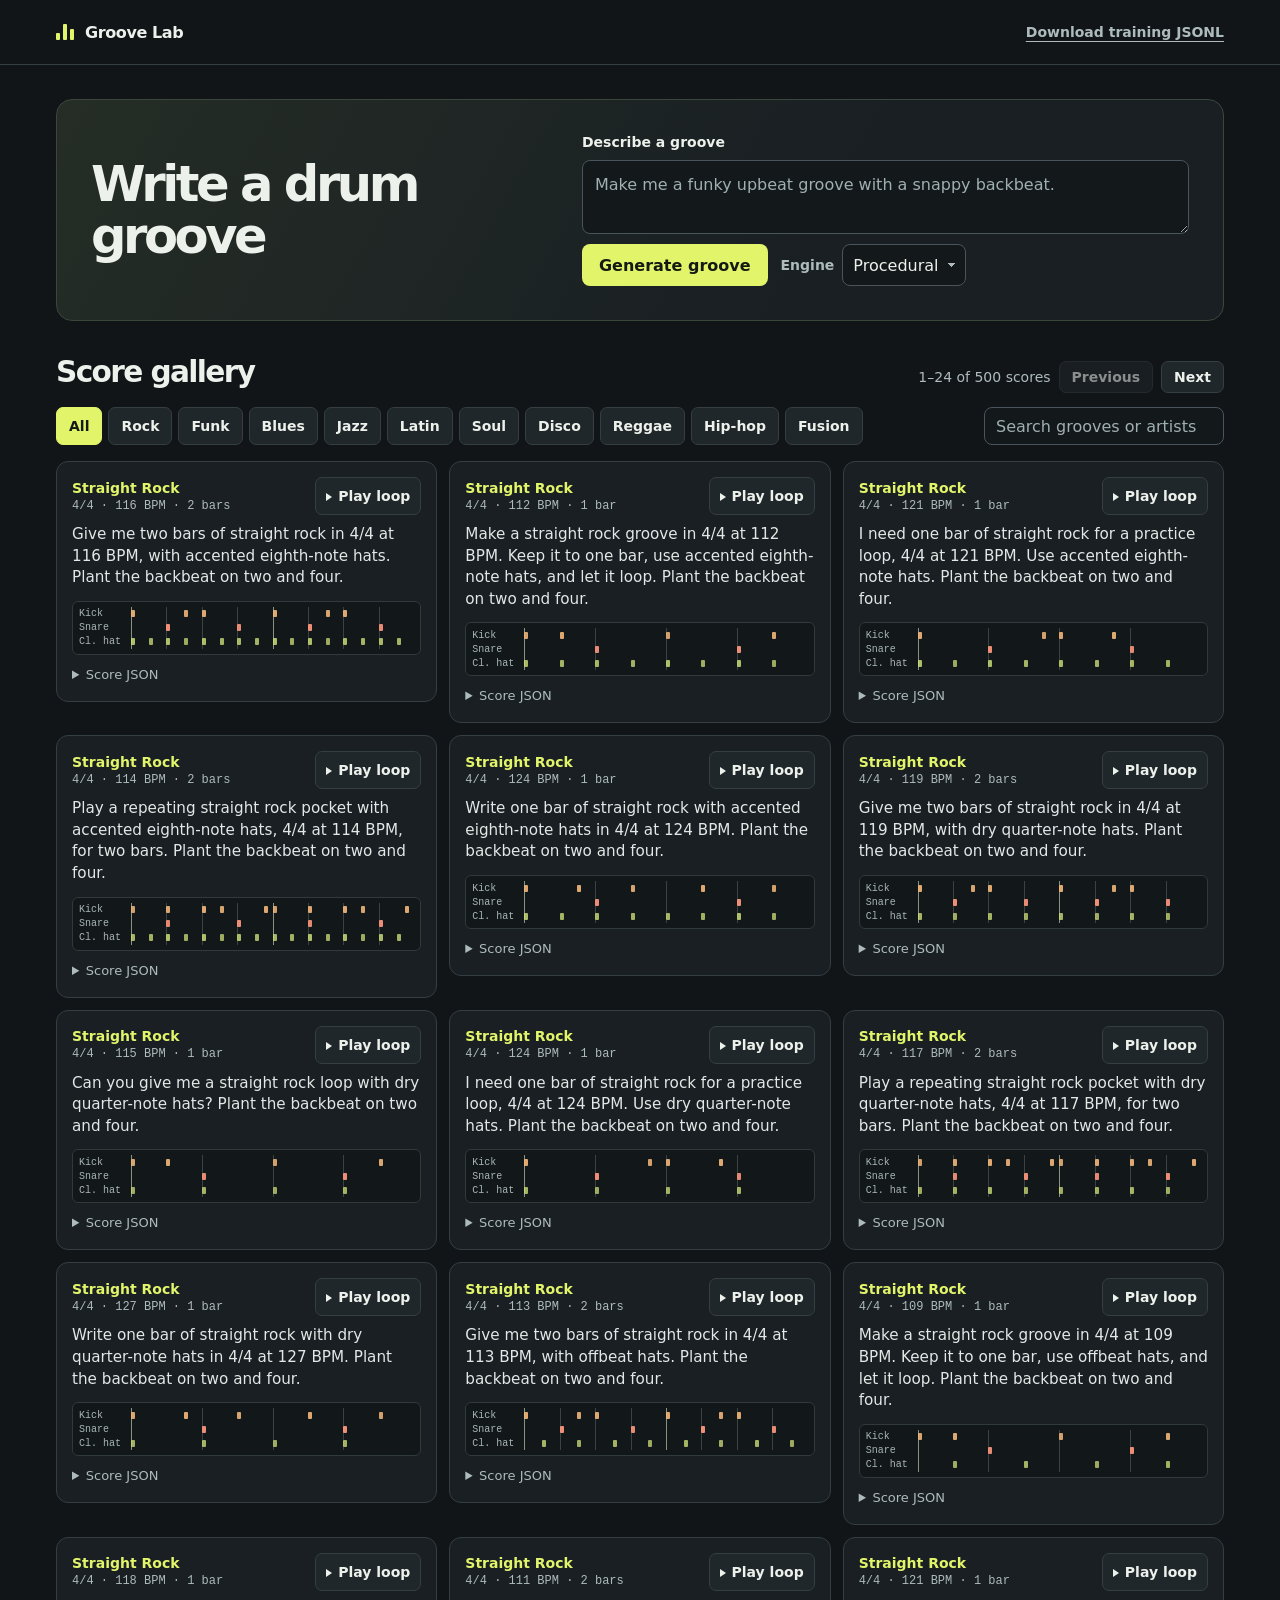
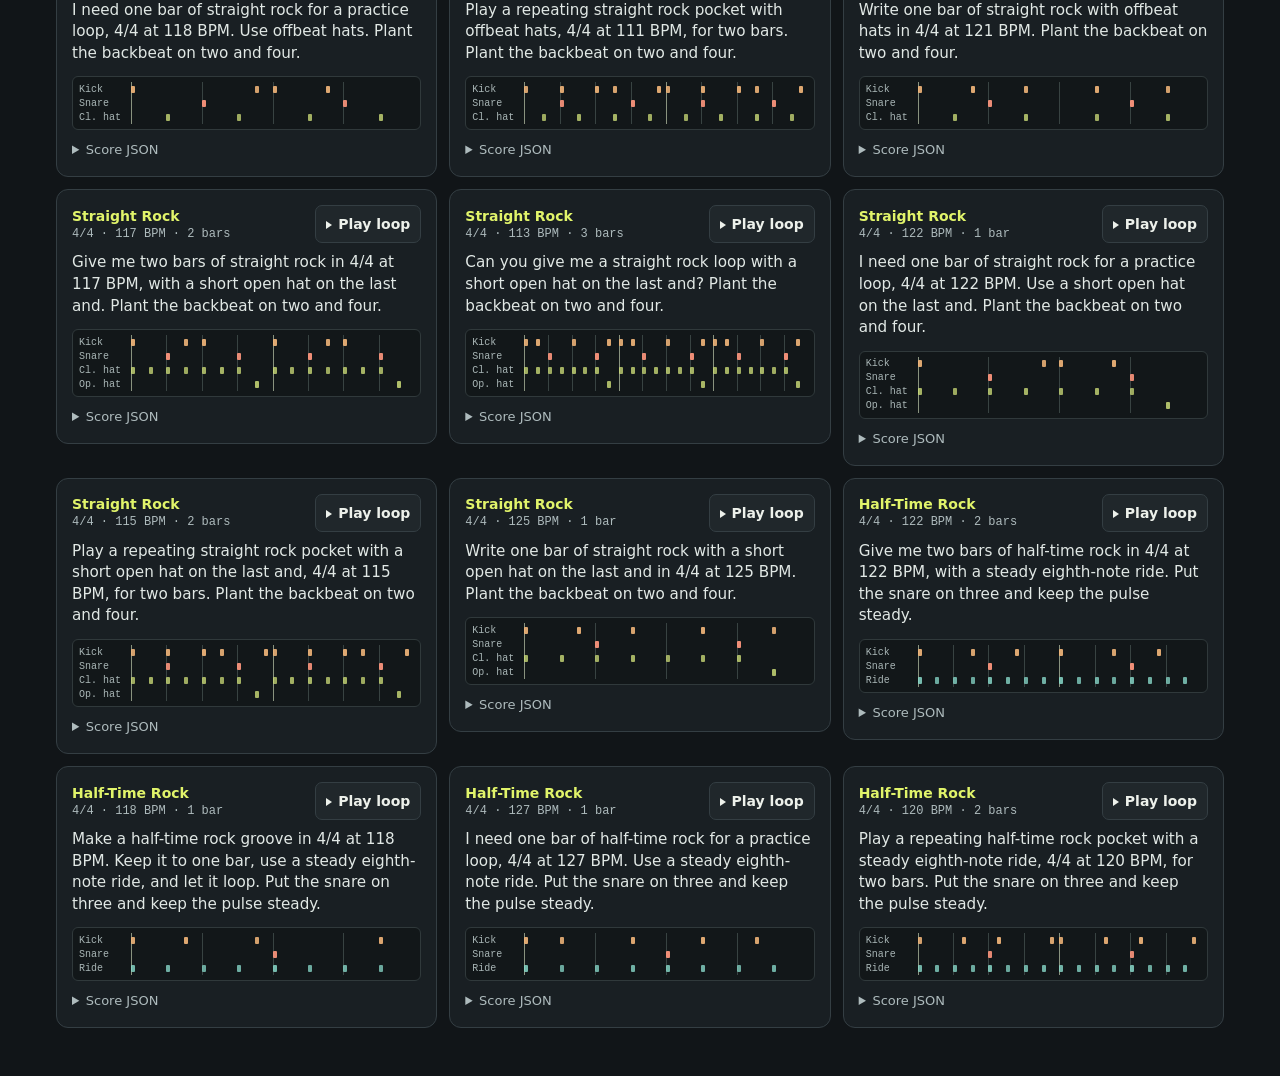
==== commit e3ce75b8: "Fit the gallery search label at desktop widths" ====
--- a/index.html
+++ b/index.html
@@ -184,7 +184,7 @@
       </div>
       <div class="tools">
         <div id="filters" class="filters" role="group" aria-label="Filter by style"></div>
-        <input id="search" type="search" aria-label="Search prompts and scores" placeholder="Search prompts, artists or meters">
+        <input id="search" type="search" aria-label="Search prompts, artists and meters" placeholder="Search grooves or artists">
       </div>
       <div id="gallery" class="gallery"></div>
     </section>
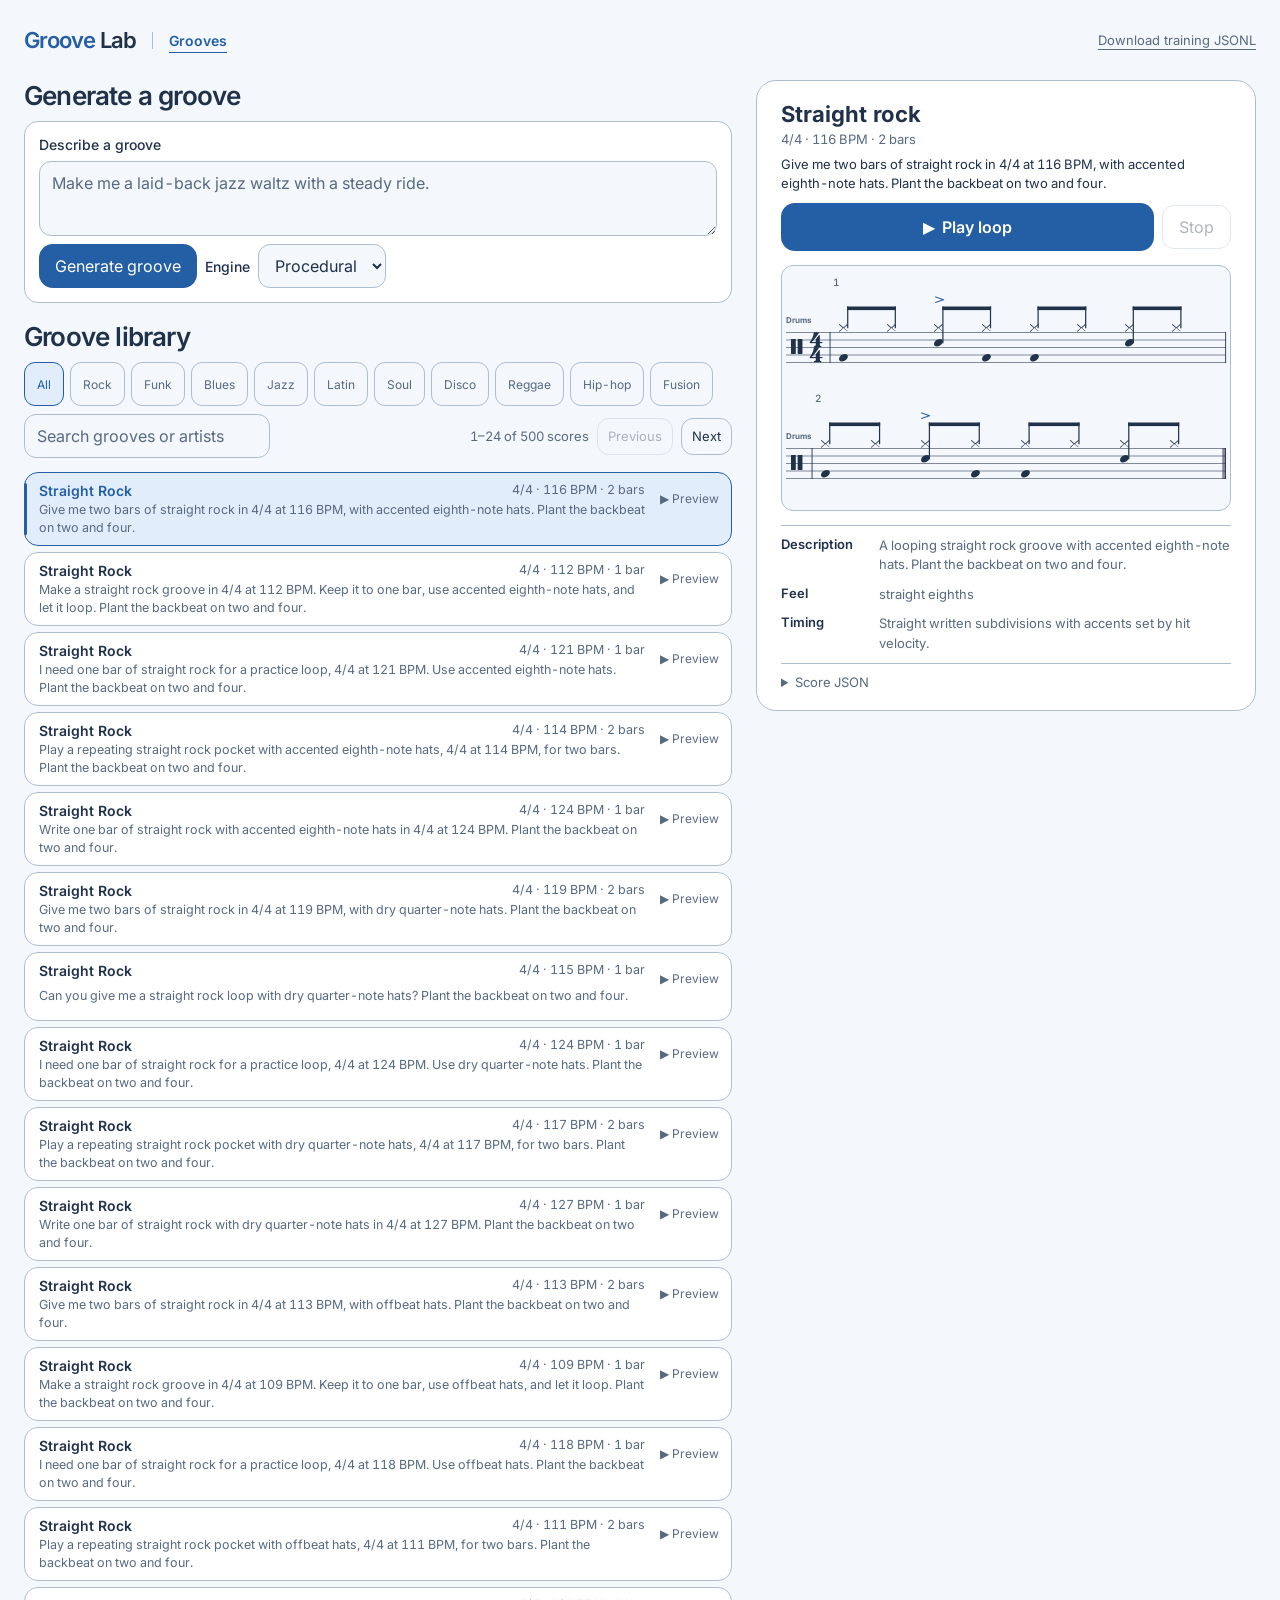
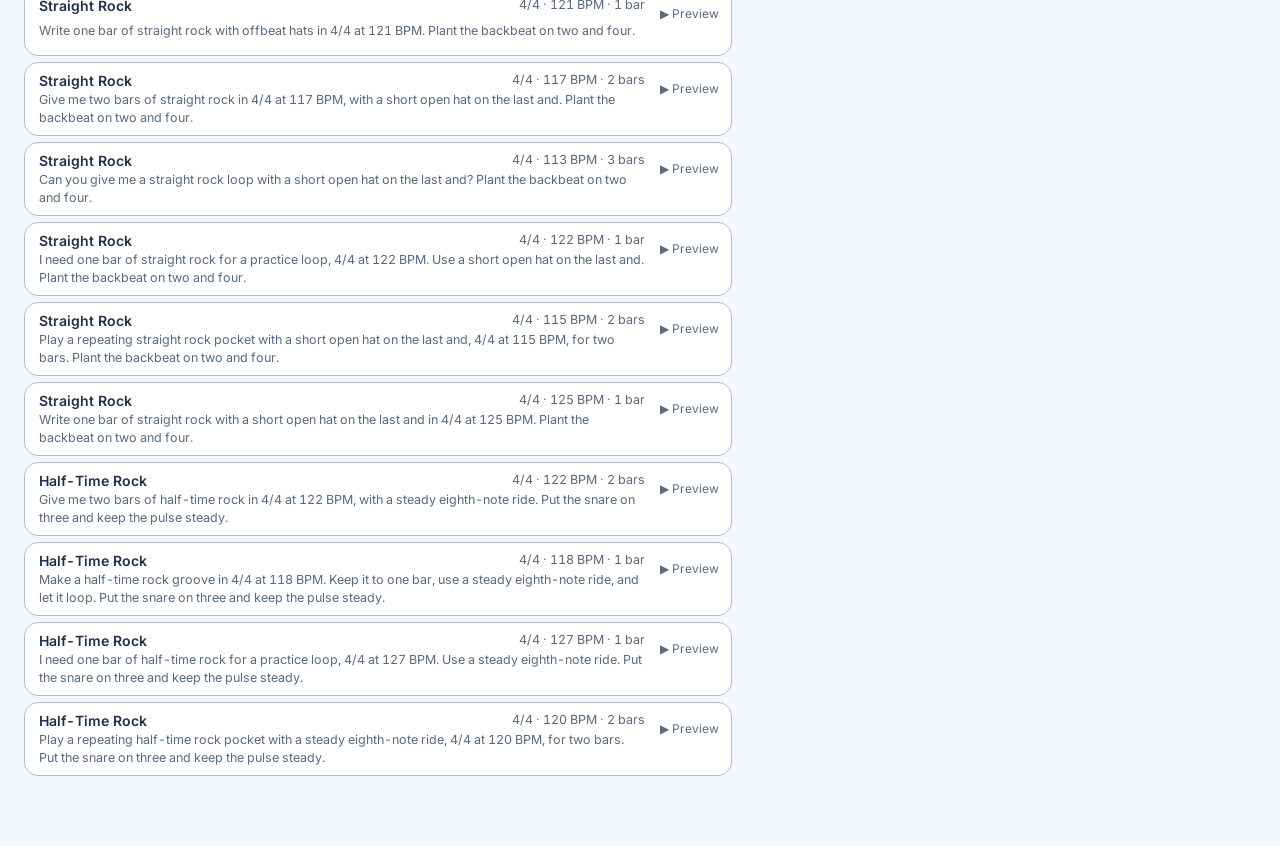
==== commit 15a65a4a: "Reuse FormKit score and acoustic playback in Groove Lab" ====
--- a/index.html
+++ b/index.html
@@ -3,213 +3,192 @@
 <head>
   <meta charset="utf-8">
   <meta name="viewport" content="width=device-width, initial-scale=1">
-  <meta name="color-scheme" content="dark">
+  <meta name="color-scheme" content="dark light">
+  <script>
+    const prefersDark = matchMedia("(prefers-color-scheme: dark)");
+    function applyTheme() { document.documentElement.dataset.theme = prefersDark.matches ? "dark" : "light"; }
+    applyTheme();
+    prefersDark.addEventListener("change", applyTheme);
+  </script>
   <link rel="icon" href="data:,">
+  <link rel="stylesheet" href="/assets/formkit/theme.css">
   <title>Groove Lab</title>
   <style>
-    :root {
-      font-family: "Avenir Next", system-ui, sans-serif;
-      color: #edf1eb;
-      background: #111518;
-      color-scheme: dark;
-      --panel: #191f23;
-      --border: #343e43;
-      --muted: #aebbbd;
-      --accent: #e1f46a;
-      --mono: ui-monospace, "SF Mono", Consolas, monospace;
-    }
-    * { box-sizing: border-box; }
-    body { margin: 0; }
+    [hidden] { display: none !important; }
+    h1, h2, p, dl, dd { margin: 0; }
+    a { color: var(--gl-accent); }
     button, input, textarea, select { font: inherit; }
-    button, summary { cursor: pointer; }
-    button:disabled { opacity: .55; cursor: default; }
-    [hidden] { display: none !important; }
-    :focus-visible { outline: 2px solid var(--accent); outline-offset: 3px; }
-    a { color: inherit; }
-    .wrap { width: min(1168px, 100% - 48px); margin-inline: auto; }
-    header { border-bottom: 1px solid var(--border); }
-    .masthead {
-      display: flex; align-items: center; justify-content: space-between;
-      gap: 16px; min-height: 64px; font-weight: 700;
-    }
-    .brand { display: flex; align-items: center; gap: 11px; letter-spacing: -.025em; }
-    .mark { display: flex; align-items: end; gap: 3px; height: 16px; }
-    .mark i { width: 4px; border-radius: 1px; background: var(--accent); }
-    .mark i:nth-child(1) { height: 7px; }
-    .mark i:nth-child(2) { height: 16px; }
-    .mark i:nth-child(3) { height: 11px; }
-    .download { color: var(--muted); font-size: .875rem; text-underline-offset: 4px; }
-    .download:hover { color: var(--accent); }
-    .compose {
-      margin: 34px 0 0; padding: clamp(20px, 4vw, 34px);
-      display: grid; align-items: center; gap: 24px; grid-template-columns: minmax(0, 1fr) minmax(0, 1.3fr);
-      background: linear-gradient(120deg, #252d26, var(--panel) 65%);
-      border: 1px solid #3b473b; border-radius: 16px;
-    }
-    h1, h2, p { margin: 0; }
-    h1 { font-size: clamp(2rem, 5vw, 3.1rem); line-height: 1.05; letter-spacing: -.07em; }
-    .compose form { display: grid; gap: 10px; }
-    .input-label { font-size: .875rem; font-weight: 650; }
-    textarea, input[type="search"], select {
-      background: #13181b; color: inherit; border: 1px solid #49555a; border-radius: 8px;
-    }
-    textarea { line-height: 1.45; padding: 12px; width: 100%; min-height: 74px; resize: vertical; }
-    textarea::placeholder, input::placeholder { color: #a0afb0; }
-    .compose-actions, .pager { display: flex; align-items: center; flex-wrap: wrap; gap: 8px; }
-    .compose-actions label { color: var(--muted); margin-left: 5px; }
-    select {
-      appearance: none; min-height: 42px; padding: 7px 26px 7px 10px;
-      background-image: linear-gradient(45deg, transparent 50%, var(--muted) 50%),
-                        linear-gradient(135deg, var(--muted) 50%, transparent 50%);
-      background-position: right 13px center, right 9px center;
-      background-size: 4px 4px; background-repeat: no-repeat;
-    }
-    .submit {
-      justify-self: start; padding: 9px 16px; min-height: 42px; background: var(--accent);
-      color: #151914; border: 1px solid transparent; border-radius: 8px; font-weight: 750;
-    }
-    .submit:hover:enabled { background: #efffa2; }
-    .status { color: var(--muted); font-size: .875rem; }
-    .status:empty { display: none; }
-    .status.error { color: #ffc0a7; }
-    #generated { margin-top: 16px; }
-    #generated .card { border-color: #687646; }
-    #generated .prompt { min-height: 0; }
-    .library { margin-block: 34px 48px; }
-    .section-head {
-      display: flex; align-items: baseline; justify-content: space-between;
-      flex-wrap: wrap; gap: 8px 16px; margin-bottom: 14px;
-    }
-    h2 { font-size: 1.85rem; letter-spacing: -.055em; }
-    .tools { display: flex; flex-wrap: wrap; gap: 10px; justify-content: space-between; margin-bottom: 16px; }
-    .filters { display: flex; gap: 6px; flex-wrap: wrap; }
-    .filters button, .pager button, .play {
-      min-height: 38px; color: inherit; border: 1px solid var(--border); background: #20272b;
-      border-radius: 7px; padding: 6px 12px; font-size: .875rem; font-weight: 650;
-    }
-    .filters button:hover, .pager button:hover:enabled, .play:hover { border-color: var(--accent); }
-    .filters button[aria-pressed="true"], .playing .play {
-      background: var(--accent); border-color: var(--accent); color: #141a13;
-    }
-    input[type="search"] { width: min(100%, 240px); min-height: 38px; padding: 6px 11px; }
-    .gallery { display: grid; grid-template-columns: repeat(3, minmax(0, 1fr)); gap: 12px; align-items: start; }
-    .card { min-width: 0; padding: 15px; border: 1px solid var(--border); border-radius: 12px; background: var(--panel); }
-    .card.playing { border-color: var(--accent); }
-    .card-head { display: flex; gap: 10px; justify-content: space-between; align-items: center; margin-bottom: 9px; }
-    .style { font-size: .875rem; font-weight: 750; color: var(--accent); text-transform: capitalize; }
-    .influence { color: var(--muted); font-size: .75rem; margin-top: 6px; }
-    .meta { font: .75rem var(--mono); color: var(--muted); margin-top: 3px; }
-    .play { flex: none; padding-inline: 10px; }
-    .play::before {
-      content: ""; display: inline-block; width: 0; height: 0; margin-right: 6px;
-      border-block: 4px solid transparent; border-left: 6px solid currentColor;
-    }
-    .playing .play::before { width: 7px; height: 7px; border: none; background: currentColor; }
-    .prompt { font-size: .95rem; line-height: 1.42; color: #e1e8e5; min-height: 4.25em; overflow-wrap: anywhere; }
-    .timeline {
-      position: relative; margin-top: 12px; padding: 5px 6px;
-      border: 1px solid #30393b; border-radius: 6px; background: #121719;
-    }
-    .lane { display: grid; align-items: center; grid-template-columns: 49px minmax(0, 1fr); gap: 3px; min-height: 14px; }
-    .lane-label { font: .625rem var(--mono); color: #a9b6b6; white-space: nowrap; }
-    .track {
-      position: relative; height: 11px; overflow: hidden;
-    }
-    .hit {
-      position: absolute; left: var(--tick); top: 2px; width: 4px; height: 7px;
-      border-radius: 1px; background: var(--voice); opacity: var(--strength);
-    }
-    .measure-guides, .playhead {
-      position: absolute; inset: 5px 6px 5px 58px; pointer-events: none;
-    }
-    .measure-guides i {
-      position: absolute; inset-block: 0; width: 1px; background: #384342;
-    }
-    .measure-guides i.barline { background: #89937f; }
-    .playhead { visibility: hidden; }
-    .pager button { min-height: 32px; padding-block: 4px; }
-    .playing .playhead { visibility: visible; }
-    .playhead i { position: absolute; inset-block: 0; width: 1px; background: var(--accent); }
-    details { margin-top: 8px; color: var(--muted); font-size: .8125rem; }
-    summary { width: fit-content; padding-block: 4px; }
-    pre {
-      max-height: 230px; overflow: auto; margin: 5px 0 0; padding: 10px;
-      font: .75rem/1.5 var(--mono); background: #121719; border-radius: 6px;
-    }
-    @media (max-width: 920px) { .gallery { grid-template-columns: repeat(2, minmax(0, 1fr)); } }
-    @media (max-width: 620px) {
-      .wrap { width: calc(100% - 28px); }
-      .masthead { min-height: 54px; }
-      .compose { grid-template-columns: 1fr; margin-top: 20px; gap: 18px; }
-      .library { margin-top: 26px; }
-      .gallery { grid-template-columns: 1fr; }
-      .prompt { min-height: 0; }
+    textarea:focus-visible, select:focus-visible, summary:focus-visible, a:focus-visible {
+      outline: 3px solid var(--gl-accent);
+      outline-offset: 3px;
+    }
+    button:disabled { opacity: .35; }
+    .app-header { max-width: 1440px; margin-inline: auto; gap: 16px; }
+    .brand { white-space: nowrap; }
+    .brand-kit { color: var(--gl-text); }
+    .header-label {
+      border-left: 1px solid var(--gl-outline); padding-left: 16px;
+      font-size: 14px; font-weight: 600; color: var(--gl-accent);
+      text-decoration: underline; text-underline-offset: 6px;
+    }
+    .download { margin-left: auto; font-size: 13px; color: var(--gl-sub); text-underline-offset: 4px; }
+    .lab-layout {
+      display: grid; gap: 18px 24px;
+      grid-template: "compose panel" auto "library panel" 1fr / minmax(0, 1fr) minmax(420px, 500px);
+      padding: 0 24px 64px;
+    }
+    .composer { grid-area: compose; min-width: 0; }
+    .composer h1, .library h2 { font-size: 26px; font-weight: 600; letter-spacing: -.8px; margin-bottom: 10px; }
+    .composer-box {
+      background: var(--gl-surface); border: 1px solid var(--gl-outline);
+      border-radius: 14px; padding: 14px; display: grid; gap: 8px;
+    }
+    .input-label { font-size: 14px; font-weight: 500; }
+    textarea, select, input[type="search"] {
+      color: inherit; background: var(--gl-bg); border: 1px solid var(--gl-outline); border-radius: 12px;
+    }
+    textarea { width: 100%; min-height: 75px; line-height: 1.5; resize: vertical; padding: 9px 12px; }
+    textarea::placeholder, input::placeholder { color: var(--gl-sub); }
+    select { padding: 8px 12px; min-height: 44px; }
+    input[type="search"] { padding: 8px 12px; min-height: 44px; width: min(100%, 246px); }
+    .action-group, .pager, .transport { display: flex; gap: 8px; align-items: center; flex-wrap: wrap; }
+    .action-group .gl-primary { padding: 0 16px; min-height: 44px; }
+    .notice { color: var(--gl-sub); font-size: 13px; line-height: 1.4; }
+    .notice:empty { display: none; }
+    .notice.error { color: var(--gl-danger-text); }
+    .library { grid-area: library; min-width: 0; }
+    .toolbar { display: flex; flex-wrap: wrap; gap: 8px; justify-content: space-between; align-items: center; margin-block: 8px 14px; }
+    .gl-filters { display: flex; gap: 6px; overflow-x: auto; padding: 3px; margin: -3px; scrollbar-width: thin; }
+    .gl-filters button {
+      flex: none; border: 1px solid var(--gl-outline); border-radius: 11px; min-height: 44px;
+      background: var(--gl-bg); padding: 0 12px; white-space: nowrap;
+    }
+    .gl .gl-filters button[aria-pressed="true"] {
+      border-color: var(--gl-accent); background: var(--gl-accent-soft); color: var(--gl-accent);
+    }
+    .pager { justify-content: end; }
+    .pager .gl-secondary { min-height: 37px; padding: 0 10px; font-size: 13px; }
+    .groove-row { position: relative; }
+    .groove-row .gl-row { padding-right: 86px; min-height: 69px; }
+    .family { text-transform: capitalize; }
+    .gl-row-metronome { white-space: nowrap; }
+    .groove-row .gl-row-sub { white-space: normal; overflow-wrap: anywhere; line-height: 1.4; }
+    .row-play {
+      position: absolute; inset-inline-end: 8px; top: 8px; min-height: 36px;
+      border-radius: 9px; padding-inline: 5px; background: transparent; border: 0;
+      color: var(--gl-sub) !important; font-size: 12px !important;
+    }
+    .row-play:hover, .row-play:focus-visible { color: var(--gl-accent) !important; }
+    .score-panel { grid-area: panel; min-width: 0; }
+    .score-panel .gl-song-panel-head { margin-bottom: 10px; }
+    .score-panel h2 { overflow-wrap: anywhere; }
+    .score-panel .gl-song-panel-head .score-prompt { color: var(--gl-text); line-height: 1.45; margin-top: 8px; }
+    .transport { margin-bottom: 10px; }
+    .transport .gl-primary { flex: 1; min-height: 48px; padding-inline: 16px; font-weight: 600; }
+    .play-mark { margin-right: 7px; }
+    .score-sheet {
+      min-width: 0; margin-block: 14px; padding: 6px 0;
+      background: var(--gl-bg); border: 1px solid var(--gl-outline);
+      border-radius: 12px; overflow: hidden;
+    }
+    .score-sheet .gs-scroll { min-width: 0; }
+    .metadata { border-block-start: 1px solid var(--gl-outline); }
+    .metadata > div { display: grid; grid-template-columns: 88px minmax(0, 1fr); gap: 10px; margin-block: 10px; }
+    .metadata dt { font-size: 13px; font-weight: 600; }
+    .metadata dd { color: var(--gl-sub); font-size: 13px; line-height: 1.5; overflow-wrap: anywhere; }
+    details { border-top: 1px solid var(--gl-outline); padding-top: 10px; color: var(--gl-sub); font-size: 13px; }
+    summary { cursor: pointer; }
+    pre { background: var(--gl-bg); padding: 12px; border-radius: 10px; max-height: 240px; overflow: auto; }
+    @media (max-width: 989px) {
+      .lab-layout { grid-template: "compose" auto "panel" auto "library" auto / minmax(0, 1fr); }
+      .score-panel { position: static; max-height: none; }
+    }
+    @media (max-width: 540px) {
+      .lab-layout { padding: 0 12px 48px; gap: 16px; }
+      .app-header { padding-inline: 12px; }
+      .header-label { display: none; }
+      .score-panel { padding: 14px 12px; }
+      .library .toolbar { display: grid; grid-template-columns: minmax(0, 1fr); }
       input[type="search"] { width: 100%; }
+      .pager { justify-content: space-between; }
+      .gl-row-metronome { display: none; }
     }
   </style>
 </head>
 <body>
-  <header>
-    <div class="wrap masthead">
-      <div class="brand"><span class="mark" aria-hidden="true"><i></i><i></i><i></i></span>Groove Lab</div>
-      <a class="download" href="/training/train.jsonl" download="train.jsonl">Download training JSONL</a>
-    </div>
+  <header class="app-header">
+    <div class="brand"><span class="brand-bop">Groove</span> <span class="brand-kit">Lab</span></div>
+    <span class="header-label">Grooves</span>
+    <a class="download" href="/training/train.jsonl" download="train.jsonl">Download training JSONL</a>
   </header>
-  <main class="wrap">
-    <section class="compose" aria-labelledby="composer-heading">
-      <h1 id="composer-heading">Write a drum groove</h1>
-      <form id="generate">
+  <main class="gl lab-layout">
+    <section class="composer" aria-labelledby="composer-title">
+      <h1 id="composer-title">Generate a groove</h1>
+      <form class="composer-box" id="generate">
         <label class="input-label" for="prompt">Describe a groove</label>
-        <textarea id="prompt" required maxlength="1000" placeholder="Make me a funky upbeat groove with a snappy backbeat."></textarea>
-        <div class="compose-actions">
-          <button class="submit" type="submit">Generate groove</button>
-          <label for="engine" class="input-label">Engine</label>
+        <textarea id="prompt" required maxlength="1000" placeholder="Make me a laid-back jazz waltz with a steady ride."></textarea>
+        <div class="action-group">
+          <button class="gl-primary" type="submit">Generate groove</button>
+          <label class="input-label" for="engine">Engine</label>
           <select id="engine">
             <option value="procedural">Procedural</option>
             <option value="llm">Local LLM</option>
           </select>
         </div>
-        <p id="generation-status" class="status" role="status"></p>
+        <p id="generation-status" class="notice" role="status"></p>
       </form>
     </section>
-    <section id="generated" aria-label="Generated score" hidden></section>
-    <section class="library" aria-labelledby="library-heading">
-      <div class="section-head">
-        <h2 id="library-heading">Score gallery</h2>
-        <div id="pager" class="pager" aria-label="Gallery pages">
-          <p id="gallery-status" class="status" role="status">Loading scores…</p>
-          <button type="button" id="previous" disabled>Previous</button>
-          <button type="button" id="next" disabled>Next</button>
+    <section id="score-panel" class="score-panel gl-desktop-setup" aria-label="Groove score" hidden>
+      <div class="gl-song-panel-head">
+        <div>
+          <h2 id="score-title" tabindex="-1"></h2>
+          <p id="score-summary"></p>
+          <p id="score-prompt" class="score-prompt"></p>
         </div>
       </div>
-      <div class="tools">
-        <div id="filters" class="filters" role="group" aria-label="Filter by style"></div>
+      <div class="transport">
+        <button class="gl-primary" id="play" type="button"><span class="play-mark" aria-hidden="true">▶</span><span id="play-label">Play loop</span></button>
+        <button class="gl-secondary" id="stop" type="button" disabled>Stop</button>
+      </div>
+      <p id="audio-status" class="notice" role="status"></p>
+      <div id="sheet" class="score-sheet"></div>
+      <dl id="score-metadata" class="metadata" aria-label="Groove metadata"></dl>
+      <details id="raw-score">
+        <summary>Score JSON</summary>
+        <pre id="score-json"></pre>
+      </details>
+    </section>
+    <section class="library" aria-labelledby="library-title">
+      <h2 id="library-title">Groove library</h2>
+      <div id="filters" class="gl-filters" role="group" aria-label="Filter by style"></div>
+      <div class="toolbar">
         <input id="search" type="search" aria-label="Search prompts, artists and meters" placeholder="Search grooves or artists">
+        <div class="pager" aria-label="Gallery pages">
+          <p id="gallery-status" class="notice" role="status">Loading scores…</p>
+          <button type="button" id="previous" class="gl-secondary" disabled>Previous</button>
+          <button type="button" id="next" class="gl-secondary" disabled>Next</button>
+        </div>
       </div>
-      <div id="gallery" class="gallery"></div>
+      <div id="gallery"></div>
     </section>
   </main>
-  <script>
-    const kit = {
-      kick: ["Kick", "#f5b87b"], snare: ["Snare", "#ff977e"], rim: ["Rim", "#ffc0a5"],
-      closed_hat: ["Cl. hat", "#d7e87d"], open_hat: ["Op. hat", "#d7e87d"],
-      foot_hat: ["Ft. hat", "#9aad63"], cowbell: ["Bell", "#f1d78e"],
-      clave: ["Clave", "#f3aa74"], shaker: ["Shaker", "#bdcfa2"],
-      ride: ["Ride", "#8ce0d0"], crash: ["Crash", "#a7d5f5"],
-      tom_high: ["Hi tom", "#d4b4fc"], tom_mid: ["Mid tom", "#d4b4fc"], tom_low: ["Lo tom", "#d4b4fc"],
-    };
+  <script type="module">
+    import { createPreview } from "/assets/formkit/formkit.js";
+
     const byId = id => document.getElementById(id);
+    const filters = byId("filters");
     const gallery = byId("gallery");
-    const galleryStatus = byId("gallery-status");
-    const generationStatus = byId("generation-status");
-    const generated = byId("generated");
-    const filters = byId("filters");
+    const panel = byId("score-panel");
+    const play = byId("play");
+    const stop = byId("stop");
+    const audioStatus = byId("audio-status");
+    const preview = createPreview(byId("sheet"), displayTransport);
     const pageSize = 24;
     let pageIndex = 0;
+    let selectedStyle = "";
     let entries = [];
-    let selectedStyle = "";
-    let catalogLoaded = false;
-    let audio, noise, compressor, playback, playRequest = 0;
+    let selected = null;
+    let transport = null;
 
     function element(tag, className, text) {
       const node = document.createElement(tag);
@@ -222,98 +201,99 @@
       return style === "hip_hop" ? "Hip-hop" : style[0].toUpperCase() + style.slice(1);
     }
 
-    function timing(score) {
-      const [numerator, denominator] = score.meter.split("/").map(Number);
-      const quarter = score.ticks_per_quarter;
-      const unit = quarter * 4 / denominator;
-      const bar = numerator * unit;
-      const groups = score.grouping || (score.meter === "6/8" ? [3,3]
-        : score.meter === "12/8" ? [3,3,3,3] : Array(numerator).fill(1));
-      const tempoBeat = score.tempo.beat_unit === "dotted_quarter" ? quarter * 1.5 : quarter;
-      return { bar, unit, groups, total: bar * score.bars, secondsPerTick: 60 / score.tempo.bpm / tempoBeat };
-    }
-
-    function renderScore(prompt, score, label, tags) {
-      const card = element("article", "card");
-      const style = element("div", "style", tags?.family || `${label} · ${styleName(score.style)}`);
-      const beat = score.tempo.beat_unit === "dotted_quarter" ? " dotted quarter" : "";
-      const bars = `${score.bars} ${score.bars === 1 ? "bar" : "bars"}`;
+    function scoreSummary(score) {
       const grouping = score.grouping ? ` (${score.grouping.join("+")})` : "";
-      const metadata = element("p", "meta", `${score.meter}${grouping} · ${score.tempo.bpm}${beat} BPM · ${bars}`);
-      const button = element("button", "play", "Play loop");
-      button.type = "button";
-      const head = element("div", "card-head");
-      const info = element("div");
-      info.append(style, metadata);
-      head.append(info, button);
-
-      const { bar, unit, groups, total } = timing(score);
-      const timeline = element("div", "timeline");
-      timeline.setAttribute("role", "img");
-      const guides = element("div", "measure-guides");
-      for (let barStart = 0; barStart < total; barStart += bar) {
-        let tick = barStart;
-        for (const group of groups) {
-          const mark = element("i", tick === barStart ? "barline" : "");
-          mark.style.left = `${100 * tick / total}%`;
-          guides.append(mark);
-          tick += group * unit;
-        }
+      const beat = score.tempo.beat_unit === "dotted_quarter" ? " dotted-quarter" : "";
+      const bars = score.bars === 1 ? "1 bar" : `${score.bars} bars`;
+      return `${score.meter}${grouping} · ${score.tempo.bpm}${beat} BPM · ${bars}`;
+    }
+
+    function showScore(entry, bringIntoView = true) {
+      selected = entry;
+      const { score, prompt, tags, label } = entry;
+      const title = tags ? tags.family[0].toUpperCase() + tags.family.slice(1) : `${styleName(score.style)} groove`;
+      byId("score-title").textContent = title;
+      byId("score-summary").textContent = (label ? `${label} · ` : "") + scoreSummary(score);
+      byId("score-prompt").textContent = prompt;
+      const metadata = score.metadata ?? {};
+      const fields = [
+        ["Description", metadata.description],
+        ["Feel", metadata.feel],
+        ["Timing", metadata.timing],
+        ["Influences", tags?.influences.join(", ")],
+      ];
+      byId("score-metadata").replaceChildren(...fields.filter(([, value]) => value).map(([key, value]) => {
+        const item = element("div");
+        item.append(element("dt", "", key), element("dd", "", value));
+        return item;
+      }));
+      byId("raw-score").open = false;
+      byId("score-json").textContent = JSON.stringify(score, null, 2);
+      panel.hidden = false;
+      preview.setScore(score, title);
+      updateSelectedRows();
+      if (bringIntoView && matchMedia("(max-width: 989px)").matches) {
+        panel.scrollIntoView({block:"start"});
+        byId("score-title").focus({preventScroll:true});
       }
-      timeline.append(guides);
-      const voices = new Map();
-      for (const event of score.events) {
-        if (!voices.has(event.instrument)) voices.set(event.instrument, []);
-        voices.get(event.instrument).push(event);
+    }
+
+    function displayTransport(next) {
+      transport = next;
+      play.disabled = next.starting;
+      stop.disabled = !next.starting && next.state !== "playing" && next.state !== "paused";
+      const label = next.starting ? "Loading sounds…" : next.state === "playing" ? "Pause" : next.state === "paused" ? "Resume" : "Play loop";
+      byId("play-label").textContent = label;
+      play.querySelector(".play-mark").textContent = next.state === "playing" ? "Ⅱ" : "▶";
+      audioStatus.textContent = next.error;
+      audioStatus.classList.toggle("error", Boolean(next.error));
+    }
+
+    play.addEventListener("click", () => {
+      if (transport?.state === "playing") preview.pause();
+      else void preview.play();
+    });
+    stop.addEventListener("click", () => preview.stop());
+    window.addEventListener("pagehide", () => { if (selected) preview.stop(); });
+
+    function updateSelectedRows() {
+      for (const row of gallery.querySelectorAll(".gl-row")) {
+        const current = selected?.id === Number(row.dataset.id);
+        row.classList.toggle("current", current);
+        row.setAttribute("aria-pressed", String(current));
       }
-      timeline.setAttribute("aria-label", `${score.events.length} hits across ${bars}: ${[...voices.keys()].join(", ")}`);
-      for (const [instrument, [name, color]] of Object.entries(kit)) {
-        if (!voices.has(instrument)) continue;
-        const row = element("div", "lane");
-        const track = element("div", "track");
-        track.style.setProperty("--voice", color);
-        for (const event of voices.get(instrument)) {
-          const hit = element("span", "hit");
-          hit.style.setProperty("--tick", `${100 * event.tick / total}%`);
-          hit.style.setProperty("--strength", .48 + .52 * event.velocity / 127);
-          const offset = event.offset ? `, timing offset ${event.offset}` : "";
-          hit.title = `${name} at tick ${event.tick}, velocity ${event.velocity}${offset}`;
-          track.append(hit);
-        }
-        row.append(element("span", "lane-label", name), track);
-        timeline.append(row);
-      }
-      const playhead = element("div", "playhead");
-      const cursor = element("i");
-      playhead.append(cursor);
-      timeline.append(playhead);
-      button.addEventListener("click", () => playScore(score, card, button, cursor));
-
-      const details = element("details");
-      const json = element("pre");
-      details.append(element("summary", "", "Score JSON"), json);
-      details.addEventListener("toggle", () => {
-        if (details.open && !json.textContent) json.textContent = JSON.stringify(score, null, 2);
+    }
+
+    function renderRow(entry) {
+      const row = element("div", "groove-row");
+      const open = element("button", "gl-row");
+      open.type = "button";
+      open.dataset.id = String(entry.id);
+      const title = element("span", "gl-row-top");
+      title.append(element("strong", "family", entry.tags.family), element("span", "gl-row-metronome", scoreSummary(entry.score)));
+      open.append(title, element("span", "gl-row-sub", entry.prompt));
+      open.addEventListener("click", () => showScore(entry));
+      const listen = element("button", "row-play", "▶ Preview");
+      listen.type = "button";
+      listen.setAttribute("aria-label", `Preview ${entry.tags.family}, ${scoreSummary(entry.score)}`);
+      listen.addEventListener("click", () => {
+        showScore(entry);
+        void preview.play();
       });
-      card.append(head, element("p", "prompt", prompt));
-      if (tags?.influences.length) {
-        card.append(element("p", "influence", `Inspired by ${tags.influences.join(" and ")}`));
-      }
-      card.append(timeline, details);
-      return card;
+      row.append(open, listen);
+      return row;
     }
 
     function filterGallery(reset = false) {
-      if (!catalogLoaded) return;
+      if (!entries.length) return;
       if (reset) pageIndex = 0;
       const terms = byId("search").value.trim().toLowerCase().split(/\s+/);
       const matches = entries.filter(entry => (!selectedStyle || selectedStyle === entry.score.style)
         && terms.every(term => entry.search.includes(term)));
       const offset = pageIndex * pageSize;
-      if (playback && gallery.contains(playback.card)) stopPlayback();
-      gallery.replaceChildren(...matches.slice(offset, offset + pageSize).map(
-        entry => renderScore(entry.prompt, entry.score, "", entry.tags)));
-      galleryStatus.textContent = matches.length
+      gallery.replaceChildren(...matches.slice(offset, offset + pageSize).map(renderRow));
+      updateSelectedRows();
+      byId("gallery-status").textContent = matches.length
         ? `${offset + 1}–${Math.min(offset + pageSize, matches.length)} of ${matches.length} scores`
         : "No scores match.";
       byId("previous").disabled = pageIndex === 0;
@@ -324,13 +304,13 @@
       try {
         const response = await fetch("/training/train.jsonl");
         if (!response.ok) throw new Error("Scores could not be loaded.");
-        entries = (await response.text()).trim().split(/\r?\n/).map(line => {
+        entries = (await response.text()).trim().split(/\r?\n/).map((line, id) => {
           const { messages, groove: tags } = JSON.parse(line);
           const prompt = messages[1].content;
           const score = JSON.parse(messages[2].content);
           return {
-            prompt, score, tags,
-            search: `${prompt} ${styleName(score.style)} ${score.meter} ${score.tempo.bpm} ${tags.family} ${tags.influences.join(" ")}`.toLowerCase(),
+            id, prompt, score, tags,
+            search: `${prompt} ${styleName(score.style)} ${scoreSummary(score)} ${tags.family} ${tags.influences.join(" ")}`.toLowerCase(),
           };
         });
         const styles = ["", ...new Set(entries.map(entry => entry.score.style))];
@@ -345,10 +325,10 @@
           });
           filters.append(button);
         }
-        catalogLoaded = true;
         filterGallery();
+        if (!selected) showScore(entries[0], false);
       } catch {
-        galleryStatus.textContent = "Scores could not be loaded. Reload to try again.";
+        byId("gallery-status").textContent = "Scores could not be loaded. Reload to try again.";
       }
     }
 
@@ -360,213 +340,30 @@
       event.preventDefault();
       const prompt = byId("prompt").value.trim();
       if (!prompt) return;
+      const status = byId("generation-status");
+      const engine = byId("engine").value;
       const button = event.submitter;
-      const engine = byId("engine").value;
       button.disabled = true;
-      generationStatus.classList.remove("error");
-      generationStatus.textContent = engine === "procedural" ? "Matching a groove…" : "Waiting for the local model…";
+      status.classList.remove("error");
+      status.textContent = engine === "procedural" ? "Matching a groove…" : "Waiting for the local model…";
       try {
         const response = await fetch("/api/generate", {
           method: "POST",
           headers: { "Content-Type": "application/json" },
           body: JSON.stringify({ prompt, engine }),
         });
-        const result = await response.json();
-        if (!response.ok) throw new Error(result.error || "Generation failed.");
-        const card = renderScore(prompt, result, engine === "procedural" ? "Procedural" : "Local LLM");
-        if (playback && generated.contains(playback.card)) stopPlayback();
-        generated.replaceChildren(card);
-        generated.hidden = false;
-        generationStatus.textContent = "Groove ready to play.";
+        const score = await response.json();
+        if (!response.ok) throw new Error(score.error || "Generation failed.");
+        showScore({ prompt, score, label: engine === "procedural" ? "Procedural" : "Local LLM" });
+        status.textContent = "Groove ready to play.";
       } catch (error) {
-        generationStatus.textContent = error.message;
-        generationStatus.classList.add("error");
+        status.textContent = error.message;
+        status.classList.add("error");
       } finally {
         button.disabled = false;
       }
     });
 
-    function stopPlayback() {
-      playRequest++;
-      if (!playback) return;
-      const { card, button, output, frame, interval, sources } = playback;
-      cancelAnimationFrame(frame);
-      clearInterval(interval);
-      card.classList.remove("playing");
-      button.textContent = "Play loop";
-      const now = audio.currentTime;
-      output.gain.setTargetAtTime(0, now, .012);
-      for (const [source, end] of sources) {
-        if (end > now + .045) source.stop(now + .045);
-      }
-      setTimeout(() => output.disconnect(), 80);
-      playback = null;
-    }
-
-    function initAudio() {
-      audio = new AudioContext();
-      compressor = audio.createDynamicsCompressor();
-      compressor.connect(audio.destination);
-      noise = audio.createBuffer(1, Math.ceil(audio.sampleRate), audio.sampleRate);
-      const samples = noise.getChannelData(0);
-      for (let index = 0; index < samples.length; index++) samples[index] = Math.random() * 2 - 1;
-    }
-
-    async function playScore(score, card, button, cursor) {
-      const wasPlaying = playback?.card === card;
-      stopPlayback();
-      if (wasPlaying) return;
-      const ticket = playRequest;
-      try {
-        if (!audio) initAudio();
-        if (audio.state !== "running") await audio.resume();
-        if (ticket !== playRequest || !card.isConnected || card.hidden) return;
-      } catch {
-        button.textContent = "Audio unavailable";
-        return;
-      }
-      const { total, secondsPerTick } = timing(score);
-      const duration = total * secondsPerTick;
-      const start = audio.currentTime + .055;
-      const output = audio.createGain();
-      output.gain.value = .76;
-      output.connect(compressor);
-      const hits = score.events.map(event => ({
-        instrument: event.instrument,
-        volume: event.velocity / 127,
-        time: (event.tick + (event.offset || 0)) * secondsPerTick,
-      })).sort((a, b) => a.time - b.time);
-      let nextHat = (hits.find(hit => hit.instrument.endsWith("_hat"))?.time ?? Infinity) + duration;
-      for (let index = hits.length - 1; index >= 0; index--) {
-        const hit = hits[index];
-        if (hit.instrument === "open_hat") hit.choke = nextHat - hit.time;
-        if (hit.instrument.endsWith("_hat")) nextHat = hit.time;
-      }
-
-      const active = { card, button, output, sources: [] };
-      playback = active;
-      let cycle = 0;
-      let index = 0;
-      function schedule() {
-        const now = audio.currentTime;
-        active.sources = active.sources.filter(([, end]) => end > now);
-        const currentCycle = Math.floor((now - start) / duration);
-        if (currentCycle > cycle) {
-          cycle = currentCycle;
-          index = 0;
-        }
-        while (true) {
-          const hit = hits[index];
-          const time = start + cycle * duration + hit.time;
-          if (time > now + .26) break;
-          if (time >= now) drum(active, hit.instrument, time, hit.volume, hit.choke);
-          index++;
-          if (index === hits.length) {
-            index = 0;
-            cycle++;
-          }
-        }
-      }
-
-      card.classList.add("playing");
-      button.textContent = "Stop";
-      active.interval = setInterval(schedule, 32);
-      schedule();
-      function advance() {
-        const elapsed = Math.max(0, audio.currentTime - start);
-        cursor.style.left = `${100 * (elapsed % duration) / duration}%`;
-        active.frame = requestAnimationFrame(advance);
-      }
-      advance();
-    }
-
-    function envelope(source, output, time, gain, length) {
-      const amp = audio.createGain();
-      amp.gain.setValueAtTime(Math.max(.0002, gain), time);
-      amp.gain.exponentialRampToValueAtTime(.0001, time + length);
-      source.connect(amp).connect(output);
-    }
-
-    function tone(active, time, gain, length, from, to, type = "sine") {
-      const oscillator = audio.createOscillator();
-      oscillator.type = type;
-      oscillator.frequency.setValueAtTime(from, time);
-      oscillator.frequency.exponentialRampToValueAtTime(to, time + length);
-      envelope(oscillator, active.output, time, gain, length);
-      oscillator.start(time);
-      scheduleEnd(active, oscillator, time + length + .005);
-    }
-
-    function burst(active, time, gain, length, frequency, type, q = .7) {
-      const source = audio.createBufferSource();
-      const filter = audio.createBiquadFilter();
-      source.buffer = noise;
-      filter.type = type;
-      filter.frequency.value = frequency;
-      filter.Q.value = q;
-      source.connect(filter);
-      envelope(filter, active.output, time, gain, length);
-      source.start(time, Math.random() * .3);
-      scheduleEnd(active, source, time + length + .005);
-    }
-
-    function scheduleEnd(active, source, time) {
-      source.stop(time);
-      active.sources.push([source, time]);
-    }
-
-    function drum(active, instrument, time, volume, choke) {
-      switch (instrument) {
-        case "kick":
-          tone(active, time, .86 * volume, .21, 146, 42);
-          break;
-        case "snare":
-          burst(active, time, .58 * volume, .17, 2300, "bandpass", .55);
-          tone(active, time, .19 * volume, .09, 198, 142, "triangle");
-          break;
-        case "rim":
-          tone(active, time, .29 * volume, .043, 1280, 601, "triangle");
-          burst(active, time, .22 * volume, .045, 3200, "bandpass");
-          break;
-        case "closed_hat":
-          burst(active, time, .32 * volume, .043, 7600, "highpass");
-          break;
-        case "open_hat":
-          burst(active, time, .37 * volume, Math.max(.008, Math.min(.27, choke)), 6600, "highpass");
-          break;
-        case "foot_hat":
-          burst(active, time, .28 * volume, .065, 6200, "highpass");
-          break;
-        case "cowbell":
-          tone(active, time, .26 * volume, .14, 562, 556, "square");
-          tone(active, time, .15 * volume, .11, 823, 819, "sine");
-          break;
-        case "clave":
-          tone(active, time, .32 * volume, .06, 2130, 1830, "triangle");
-          break;
-        case "shaker":
-          burst(active, time, .21 * volume, .092, 8900, "highpass");
-          break;
-        case "ride":
-          burst(active, time, .22 * volume, .25, 4600, "bandpass");
-          tone(active, time, .07 * volume, .21, 2850, 2800, "triangle");
-          tone(active, time, .035 * volume, .15, 4212, 4170);
-          break;
-        case "crash":
-          burst(active, time, .46 * volume, .53, 3600, "highpass");
-          burst(active, time, .19 * volume, .39, 6000, "bandpass");
-          break;
-        case "tom_high":
-        case "tom_mid":
-        case "tom_low": {
-          const pitch = { tom_high: 177, tom_mid: 133, tom_low: 95 }[instrument];
-          tone(active, time, .56 * volume, .21, pitch * 1.32, pitch * .72);
-          burst(active, time, .13 * volume, .07, 1050, "bandpass");
-          break;
-        }
-      }
-    }
-
     loadGallery();
   </script>
 </body>
--- a/assets/formkit/theme.css
+++ b/assets/formkit/theme.css
@@ -0,0 +1,569 @@
+/* FormKit theme and notation styles at 79e1c180d36a64316e96d6fbf92f7174b69ff92f. */
+@font-face {font-family: Inter; src: url("./inter-latin-400-normal.woff2") format("woff2"); font-display: swap; font-weight: 400;}
+@font-face {font-family: Inter; src: url("./inter-latin-500-normal.woff2") format("woff2"); font-display: swap; font-weight: 500;}
+@font-face {font-family: Inter; src: url("./inter-latin-600-normal.woff2") format("woff2"); font-display: swap; font-weight: 600;}
+@font-face {font-family: Inter; src: url("./inter-latin-700-normal.woff2") format("woff2"); font-display: swap; font-weight: 700;}
+:root {
+  font-family: Inter, Arial, sans-serif;
+  color: #f2f0ea;
+  background: #17191b;
+  font-synthesis: none;
+  font-weight: 400;
+  --surface: #242629;
+  --secondary: #a6a7a4;
+  --accent: #e0b66e;
+  --outline: #4c5053;
+  color-scheme: dark;
+}
+* {
+  box-sizing: border-box;
+}
+body {
+  margin: 0;
+  min-width: 280px;
+}
+button,
+input {
+  font: inherit;
+}
+button {
+  cursor: pointer;
+  color: inherit;
+  border: 1px solid transparent;
+  background: var(--surface);
+  touch-action: manipulation;
+}
+button:disabled {
+  cursor: default;
+  opacity: 0.3;
+}
+button:focus-visible,
+input:focus-visible {
+  outline: 3px solid var(--accent);
+  outline-offset: 4px;
+}
+header {
+  padding: 24px;
+  display: flex;
+  align-items: center;
+  gap: 24px;
+  min-height: 80px;
+}
+.brand {
+  font-size: 22px;
+  letter-spacing: -1px;
+  font-weight: 600;
+}
+.brand-bop {
+  color: var(--accent);
+}
+.brand-kit {
+  color: #f2f0ea;
+}
+.status {
+  margin-left: auto;
+  font-size: 13px;
+  color: var(--secondary);
+  padding: 7px 11px;
+  white-space: nowrap;
+}
+.status span {
+  font-size: 8px;
+  vertical-align: middle;
+  margin-right: 4px;
+}
+.status.playing,
+.status.paused {
+  border: 1px solid var(--accent);
+  border-radius: 20px;
+  color: var(--accent);
+}
+
+:root[data-theme='light'] {
+  color-scheme: light;
+  background: #f4f7fc;
+  color: #20314a;
+  --text: #20314a;
+  --surface: #fff;
+  --secondary: #586a80;
+  --accent: #245fa5;
+  --outline: #aebed1;
+  --light-soft: #edf3fb;
+  --light-active: #e2edfc;
+}
+:root[data-theme='light'] body {
+  background: #f4f7fc;
+  color: #20314a;
+}
+/* Groove Lab (design r3). Shipped app tokens; muted notes are new mock values. */
+@font-face {
+  font-family: 'BopkitMusic';
+  src: url('./BopkitMusic.woff') format('woff');
+  font-display: block;
+}
+:root {
+  --gl-bg: #17191b;
+  --gl-surface: #242629;
+  --gl-raised: #2e3135;
+  --gl-outline: #4c5053;
+  --gl-text: #f2f0ea;
+  --gl-sub: #a6a7a4;
+  --gl-accent: #e0b66e;
+  --gl-accent-soft: #30291e;
+  --gl-primary: #f2f0ea;
+  --gl-on-primary: #17191b;
+  --gl-staff: #e4e1d8;
+  --gl-ink: #f2f0ea;
+  --gl-muted: #7a7c79;
+  --gl-warn: #3a2f1c;
+  --gl-danger: #482729;
+  --gl-danger-line: #bd6c70;
+  --gl-danger-text: #ffced0;
+}
+:root[data-theme='light'] {
+  --gl-bg: #f4f7fc;
+  --gl-surface: #ffffff;
+  --gl-raised: #edf3fb;
+  --gl-outline: #aebed1;
+  --gl-text: #20314a;
+  --gl-sub: #586a80;
+  --gl-accent: #245fa5;
+  --gl-accent-soft: #e2edfc;
+  --gl-primary: #245fa5;
+  --gl-on-primary: #ffffff;
+  --gl-staff: #20314a;
+  --gl-ink: #20314a;
+  --gl-muted: #8e9aab;
+  --gl-warn: #fff4de;
+  --gl-danger: #fbedee;
+  --gl-danger-line: #b5525a;
+  --gl-danger-text: #8e2a33;
+}
+.gl {
+  max-width: 1440px;
+  margin: 0 auto;
+  color: var(--gl-text);
+  font-variant-numeric: tabular-nums;
+}
+.gl button {
+  font: inherit;
+  color: inherit;
+}
+.gl-icon {
+  flex: none;
+}
+.gl-muted-text {
+  color: var(--gl-sub);
+  font-size: 13px;
+}
+.gl-text-button {
+  border: 0;
+  background: none;
+  color: var(--gl-accent) !important;
+  font-size: 15px;
+  padding: 10px 0;
+  min-height: 44px;
+}
+.gl-primary {
+  background: var(--gl-primary) !important;
+  color: var(--gl-on-primary) !important;
+  border-radius: 14px;
+  border: 0;
+  font-weight: 500;
+}
+.gl-secondary {
+  background: transparent !important;
+  border: 1px solid var(--gl-outline) !important;
+  border-radius: 12px;
+  min-height: 44px;
+  padding: 0 16px;
+}
+.gl-secondary.wide {
+  width: 100%;
+  margin-top: 12px;
+  min-height: 52px;
+}
+.gl .danger,
+.gl-sheet .danger {
+  background: var(--gl-danger);
+  border: 1px solid var(--gl-danger-line);
+  color: var(--gl-danger-text) !important;
+  border-radius: 12px;
+  min-height: 48px;
+  padding: 0 16px;
+}
+.gl-icon-button {
+  width: 44px;
+  height: 44px;
+  display: inline-grid;
+  place-items: center;
+  border-radius: 12px;
+  border: 1px solid var(--gl-outline) !important;
+  background: transparent !important;
+  padding: 0;
+}
+
+/* ------------------------------------------------------------- library */
+.gl-library-view {
+  padding: 0 24px 120px;
+}
+.gl-library-layout {
+  display: grid;
+  /* One shrinkable column: the chip row scrolls instead of widening the page. */
+  grid-template-columns: minmax(0, 1fr);
+  gap: 24px;
+}
+.gl-library {
+  min-width: 0;
+}
+/* The Rudiments library's heading and category buttons (owner, 2026-11-17):
+   the filters share .rud-tabs; .gl button would otherwise reset their text. */
+.gl-library h1 {
+  font-size: 26px;
+  font-weight: 600;
+  letter-spacing: -0.8px;
+  margin: 0 0 8px;
+}
+.gl .gl-filters button {
+  font-size: 12px;
+  color: var(--secondary);
+}
+.gl .gl-filters button[aria-pressed='true'] {
+  color: var(--accent);
+}
+/* The heading sits where the Rudiments one does: that library's side
+   padding and, beside its sidebar, its top padding and collapse-toggle row. */
+@media (max-width: 767px) {
+  .gl-library h1 {
+    font-size: 25px;
+  }
+}
+@media (max-width: 350px) {
+  .gl-library-view {
+    padding-left: 16px;
+    padding-right: 16px;
+  }
+}
+@media (min-width: 768px) and (max-width: 1199px) {
+  .gl-library-view {
+    padding-left: 20px;
+    padding-right: 20px;
+  }
+}
+@media (min-width: 768px) and (min-height: 501px) {
+  .gl-library h1 {
+    margin-top: 62px;
+  }
+}
+@media (min-width: 768px) and (max-height: 500px) {
+  .gl-library h1 {
+    margin-top: 18px;
+  }
+}
+.gl-bucket h2 {
+  font-size: 12px;
+  letter-spacing: 0.4px;
+  text-transform: uppercase;
+  color: var(--gl-sub);
+  margin: 14px 2px 8px;
+}
+.gl-row {
+  display: grid;
+  gap: 2px;
+  width: 100%;
+  text-align: left;
+  border: 1px solid var(--gl-outline) !important;
+  background: var(--gl-surface);
+  border-radius: 14px;
+  padding: 9px 14px;
+  min-height: 54px;
+  margin-bottom: 6px;
+  position: relative;
+}
+.gl-row-top {
+  display: flex;
+  justify-content: space-between;
+  gap: 12px;
+  min-width: 0;
+}
+.gl-row-top strong {
+  font-size: 14px;
+  font-weight: 600;
+  min-width: 0;
+  overflow-wrap: anywhere;
+}
+.gl-row-top span {
+  flex: none;
+}
+.gl-row-top span,
+.gl-row-sub {
+  color: var(--gl-sub);
+  font-size: 12.5px;
+}
+.gl-row-sub b {
+  color: var(--gl-text);
+  font-weight: 400;
+}
+.gl-row.current {
+  border-color: var(--gl-accent) !important;
+  background: var(--gl-accent-soft);
+}
+.gl-row.current::before {
+  content: '';
+  position: absolute;
+  left: -1px;
+  top: 10px;
+  bottom: 10px;
+  width: 3px;
+  border-radius: 2px;
+  background: var(--gl-accent);
+}
+.gl-row.current strong {
+  color: var(--gl-accent);
+}
+.gl-row.offline strong {
+  color: var(--gl-sub);
+}
+.gl-row-sub .gl-icon {
+  vertical-align: -3px;
+}
+.gl-offline-note {
+  color: var(--gl-sub);
+  font-size: 12px;
+  margin-top: 20px;
+}
+.gl-desktop-setup {
+  border: 1px solid var(--gl-outline);
+  border-radius: 20px;
+  background: var(--gl-surface);
+  padding: 20px 24px;
+  align-self: start;
+  position: sticky;
+  top: 12px;
+  /* End above the floating settings gear's corner (12 + 44 + 12 px) even at
+     its starting place under the 80 px header; a longer setup scrolls here. */
+  max-height: calc(100dvh - 80px - 68px);
+  overflow-y: auto;
+  overscroll-behavior: contain;
+}
+.gl-song-panel-head {
+  display: flex;
+  justify-content: space-between;
+  gap: 12px;
+  align-items: start;
+  margin-bottom: 14px;
+}
+.gl-song-panel-head > div:first-child {
+  flex: 1;
+  min-width: 0;
+}
+.gl-song-panel-head h2 {
+  margin: 0;
+  font-size: 22px;
+}
+.gl-song-panel-head p {
+  color: var(--gl-sub);
+  margin: 4px 0 0;
+  font-size: 13px;
+}
+/* Open score: the panel's main action, Start-sized across the panel. */
+.gl .gl-open-score {
+  display: flex;
+  align-items: center;
+  justify-content: center;
+  width: 100%;
+  min-height: 52px;
+  margin: 0 0 14px;
+  font-size: 17px;
+  font-weight: 600;
+  letter-spacing: 0.01em;
+  /* The Song setup sheet's Done colours (owner, 2026-11-15). */
+  border: 1px solid var(--gl-accent) !important;
+  background: var(--gl-accent-soft) !important;
+  color: var(--gl-accent) !important;
+}
+
+.gl-open-score:hover {
+  filter: brightness(1.06);
+}
+.gl-open-score:focus-visible {
+  outline: 3px solid var(--gl-accent);
+  outline-offset: 3px;
+}
+@media (min-width: 1100px) and (min-height: 500px) {
+  .gl-library-view {
+    padding-bottom: 64px;
+  }
+  .gl-library-layout {
+    grid-template-columns: minmax(0, 1fr) 500px;
+  }
+  .gl-buckets {
+    columns: 1;
+    column-gap: 20px;
+  }
+  .gl-bucket {
+    break-inside: avoid;
+  }
+}
+
+/* ------------------------------------------------------------- score */
+.gs-scroll {
+  flex: 1;
+  min-height: 0;
+  overflow-y: auto;
+  overflow-x: hidden;
+  overscroll-behavior: contain;
+  position: relative;
+}
+.gs-scroll:focus-visible {
+  outline: 3px solid var(--gl-accent);
+  outline-offset: -3px;
+}
+.gs-system {
+  display: block;
+  overflow: visible;
+}
+.gs-music {
+  font-family: 'BopkitMusic';
+}
+.gs-ink,
+.gs-ink-fill {
+  fill: var(--gl-ink);
+}
+.gs-muted,
+.gs-muted-fill {
+  fill: var(--gl-muted);
+}
+.gs-ink-stroke {
+  stroke: var(--gl-ink);
+}
+.gs-muted-stroke {
+  stroke: var(--gl-muted);
+}
+.gs-accent,
+.gs-accent-fill {
+  fill: var(--gl-accent);
+}
+.gs-tie {
+  fill: none;
+  stroke-width: 1.3;
+}
+.gs-staff {
+  fill: var(--gl-staff);
+  opacity: 0.55;
+}
+.gs-barline {
+  opacity: 0.8;
+}
+.gs-rule {
+  fill: var(--gl-outline);
+  opacity: 0.7;
+}
+.gs-chord {
+  fill: var(--gl-text);
+  font-family: Inter, Arial, sans-serif;
+}
+.gs-barnum {
+  fill: var(--gl-sub);
+  font-size: 10px;
+  font-weight: 500;
+}
+.gs-accent-text {
+  fill: var(--gl-accent);
+  font-weight: 700;
+}
+.gs-sub-text {
+  fill: var(--gl-sub);
+}
+.gs-label {
+  fill: var(--gl-sub);
+  font-size: 8px;
+  font-weight: 700;
+}
+.gs-count {
+  fill: var(--gl-sub);
+  font-size: 8.5px;
+}
+.gs-count-hit {
+  fill: var(--gl-accent);
+  font-weight: 700;
+}
+.gs-notename {
+  font-size: 9.5px;
+  font-weight: 500;
+}
+.gs-ghost,
+.gs-open {
+  font-family: Inter, Arial, sans-serif;
+}
+.gs-triplet {
+  fill: var(--gl-ink);
+  font-size: 9px;
+  font-style: italic;
+}
+.gs-mark rect {
+  fill: var(--gl-bg);
+  stroke: var(--gl-text);
+  stroke-width: 1.2;
+}
+.gs-mark text {
+  fill: var(--gl-text);
+  font-size: 8.5px;
+  font-weight: 700;
+}
+.gs-tag rect {
+  stroke-width: 1;
+}
+.gs-tag text {
+  font-size: 7.5px;
+  font-weight: 700;
+}
+.gs-tag-off rect {
+  fill: var(--gl-raised);
+  stroke: var(--gl-outline);
+}
+.gs-tag-off text {
+  fill: var(--gl-sub);
+}
+.gs-tag-hit rect {
+  fill: var(--gl-accent-soft);
+  stroke: var(--gl-accent);
+}
+.gs-tag-hit text {
+  fill: var(--gl-accent);
+}
+.gs-tag-solo rect {
+  fill: var(--gl-accent);
+  stroke: var(--gl-accent);
+}
+.gs-tag-solo text {
+  fill: var(--gl-on-primary);
+}
+.gs-override {
+  fill: none;
+  stroke: var(--gl-accent);
+  opacity: 0.8;
+}
+.gs-lane-ghost {
+  fill: none;
+  stroke: var(--gl-muted);
+}
+.gs-span-tint {
+  fill: var(--gl-accent-soft);
+}
+.gs-span-rule {
+  fill: var(--gl-accent);
+}
+.gs-playhead-band {
+  fill: var(--gl-accent);
+  opacity: 0.11;
+}
+.gs-bar-target {
+  fill: transparent;
+  cursor: pointer;
+}
+.gs-bar-target:focus-visible {
+  outline: none;
+  stroke: var(--gl-accent);
+  stroke-width: 3;
+}
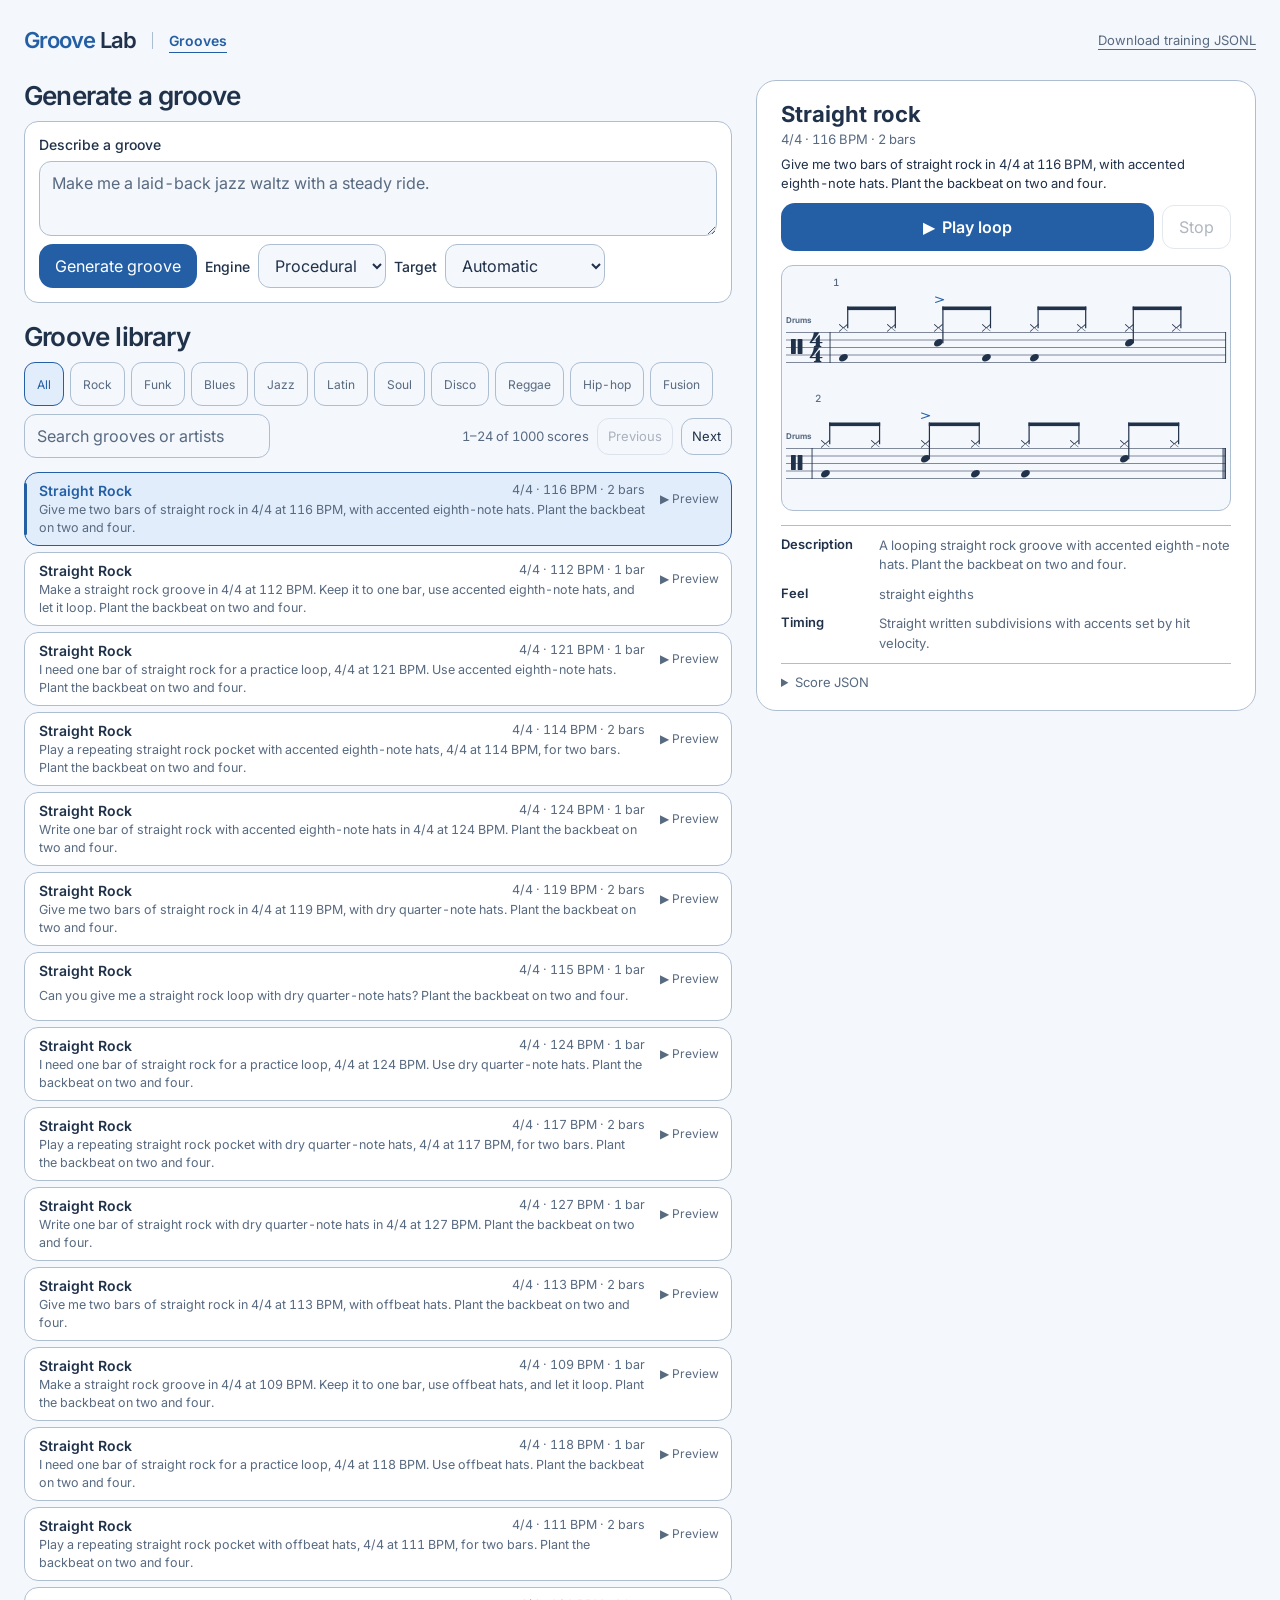
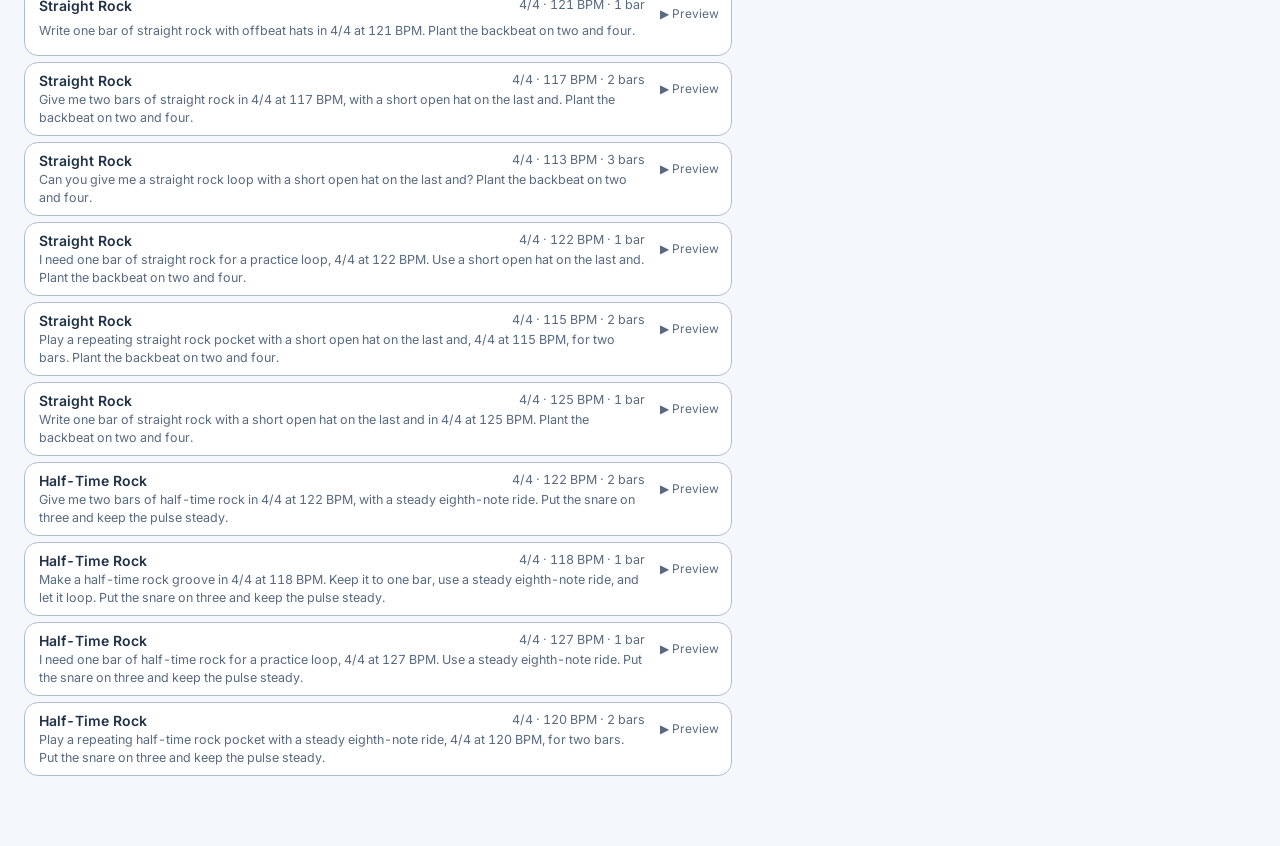
==== commit a4a3e574: "Expand to 1000 grooves and support procedural score edits" ====
--- a/index.html
+++ b/index.html
@@ -133,6 +133,12 @@
           <select id="engine">
             <option value="procedural">Procedural</option>
             <option value="llm">Local LLM</option>
+          </select>
+          <label class="input-label" for="target">Target</label>
+          <select id="target">
+            <option value="auto">Automatic</option>
+            <option value="new">New groove</option>
+            <option value="edit">Current groove</option>
           </select>
         </div>
         <p id="generation-status" class="notice" role="status"></p>
@@ -336,6 +342,10 @@
     byId("previous").addEventListener("click", () => { pageIndex--; filterGallery(); });
     byId("next").addEventListener("click", () => { pageIndex++; filterGallery(); });
 
+    byId("engine").addEventListener("change", () => {
+      byId("target").disabled = byId("engine").value !== "procedural";
+    });
+
     byId("generate").addEventListener("submit", async event => {
       event.preventDefault();
       const prompt = byId("prompt").value.trim();
@@ -343,14 +353,23 @@
       const status = byId("generation-status");
       const engine = byId("engine").value;
       const button = event.submitter;
+      const target = byId("target").value;
+      const followUp = /^(?:(?:(?:can|could|would) you\s+)?(?:please\s+)?(?:make (?:it|this|sure)\b|add\b|remove\b|drop\b|(?:do not |don['’]t )?swing\b|(?:set|change) (?:it|the tempo|tempo|bpm)\b)|(?:bpm\s*[:=]?\s*\d|\d+\s*bpm\b))/i.test(prompt);
+      const editing = engine === "procedural" && (target === "edit" || target === "auto" && followUp && selected);
+      if (editing && !selected) {
+        status.textContent = "Open a groove to edit.";
+        status.classList.add("error");
+        return;
+      }
       button.disabled = true;
       status.classList.remove("error");
-      status.textContent = engine === "procedural" ? "Matching a groove…" : "Waiting for the local model…";
+      status.textContent = editing ? "Editing the current groove…" :
+        engine === "procedural" ? "Matching a groove…" : "Waiting for the local model…";
       try {
         const response = await fetch("/api/generate", {
           method: "POST",
           headers: { "Content-Type": "application/json" },
-          body: JSON.stringify({ prompt, engine }),
+          body: JSON.stringify({ prompt, engine, ...(editing ? { base_score: selected.score } : {}) }),
         });
         const score = await response.json();
         if (!response.ok) throw new Error(score.error || "Generation failed.");
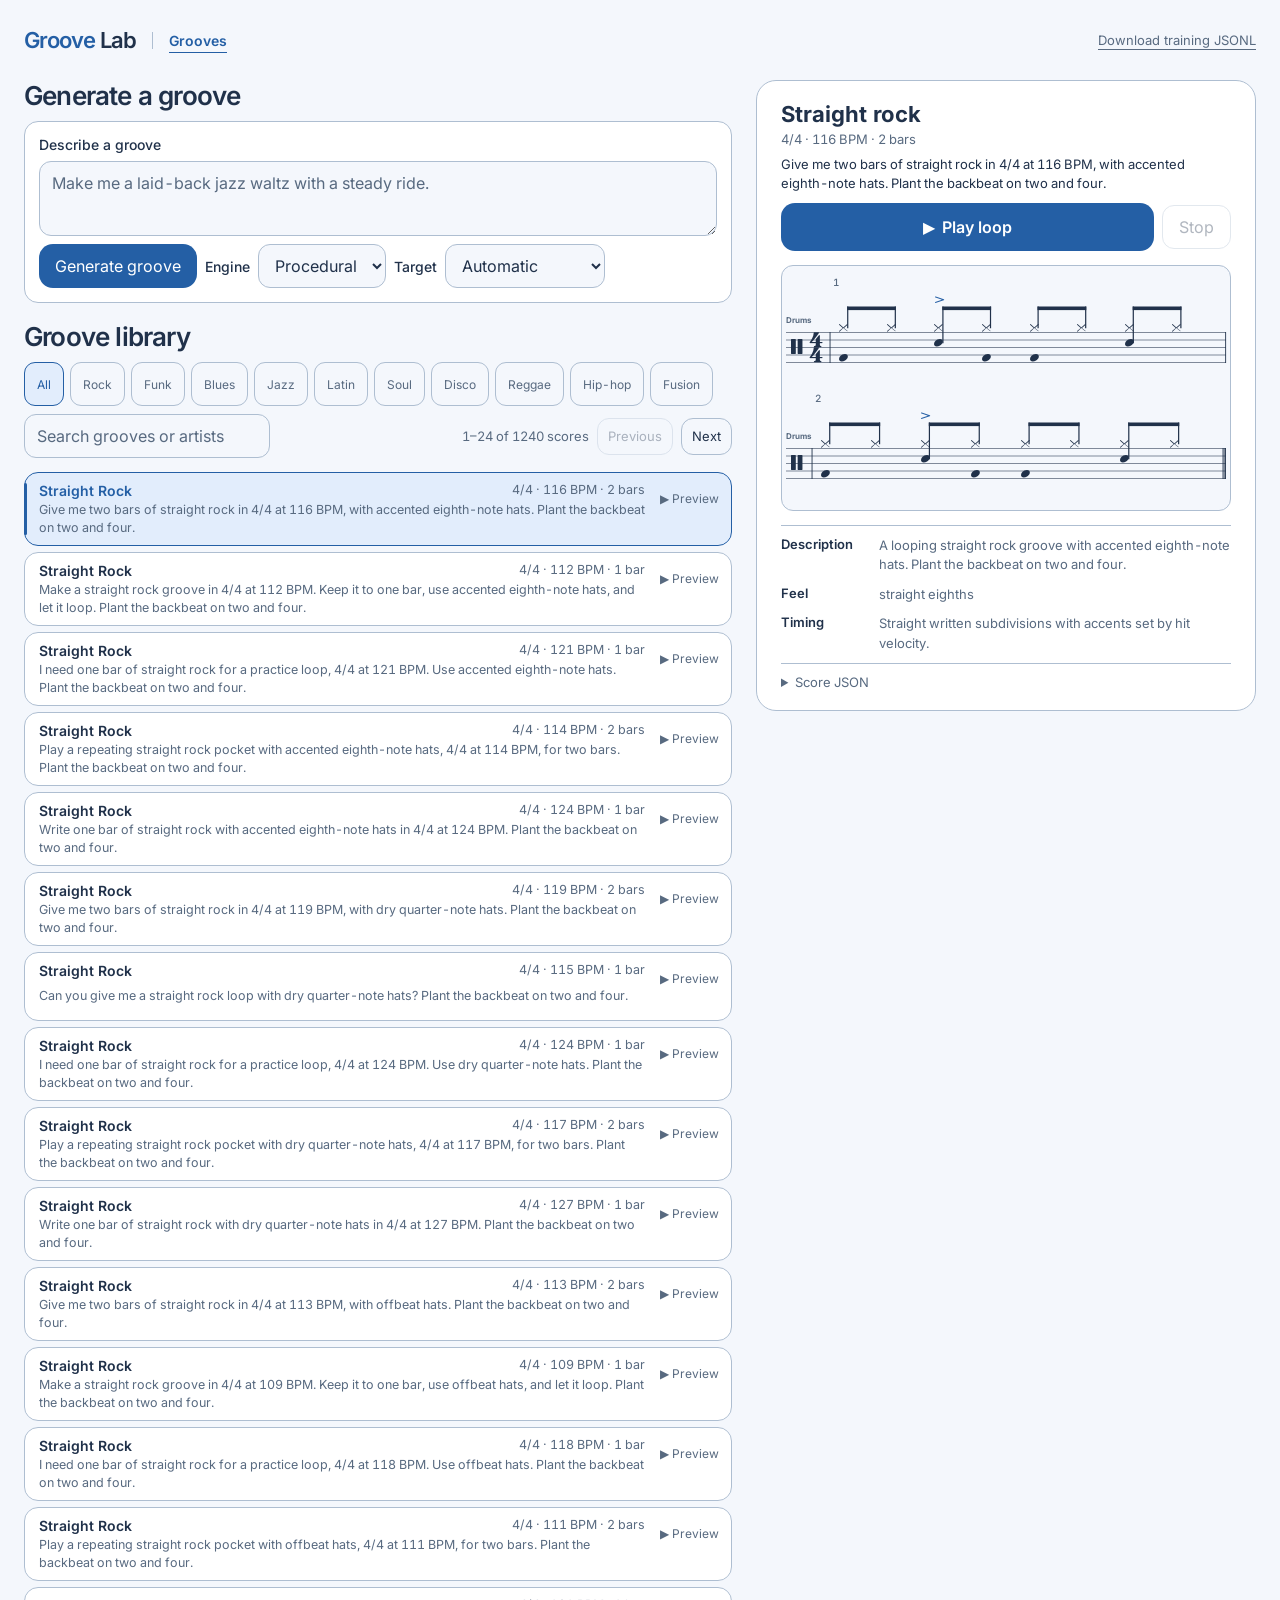
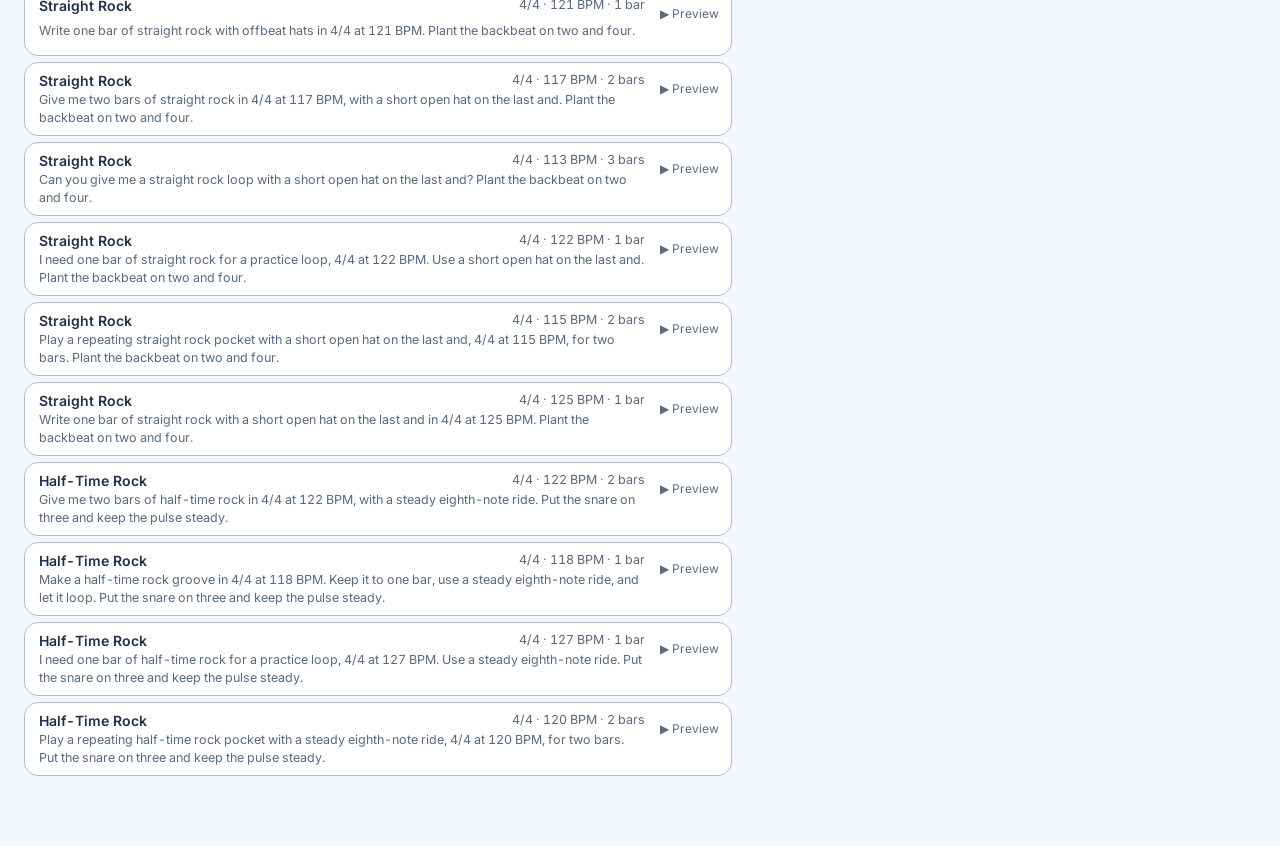
==== commit 35118591: "Honor exact drum hit counts and add counted training presets" ====
--- a/index.html
+++ b/index.html
@@ -354,7 +354,7 @@
       const engine = byId("engine").value;
       const button = event.submitter;
       const target = byId("target").value;
-      const followUp = /^(?:(?:(?:can|could|would) you\s+)?(?:please\s+)?(?:make (?:it|this|sure)\b|add\b|remove\b|drop\b|(?:do not |don['’]t )?swing\b|(?:set|change) (?:it|the tempo|tempo|bpm)\b)|(?:bpm\s*[:=]?\s*\d|\d+\s*bpm\b))/i.test(prompt);
+      const followUp = /^(?:(?:(?:can|could|would) you\s+)?(?:please\s+)?(?:make (?:it|this|sure)\b|add\b|remove\b|drop\b|(?:do not |don['’]t )?swing\b|(?:set|change) (?:it|the tempo|tempo|bpm|the count|the number)\b)|(?:bpm\s*[:=]?\s*\d|\d+\s*bpm\b))/i.test(prompt);
       const editing = engine === "procedural" && (target === "edit" || target === "auto" && followUp && selected);
       if (editing && !selected) {
         status.textContent = "Open a groove to edit.";
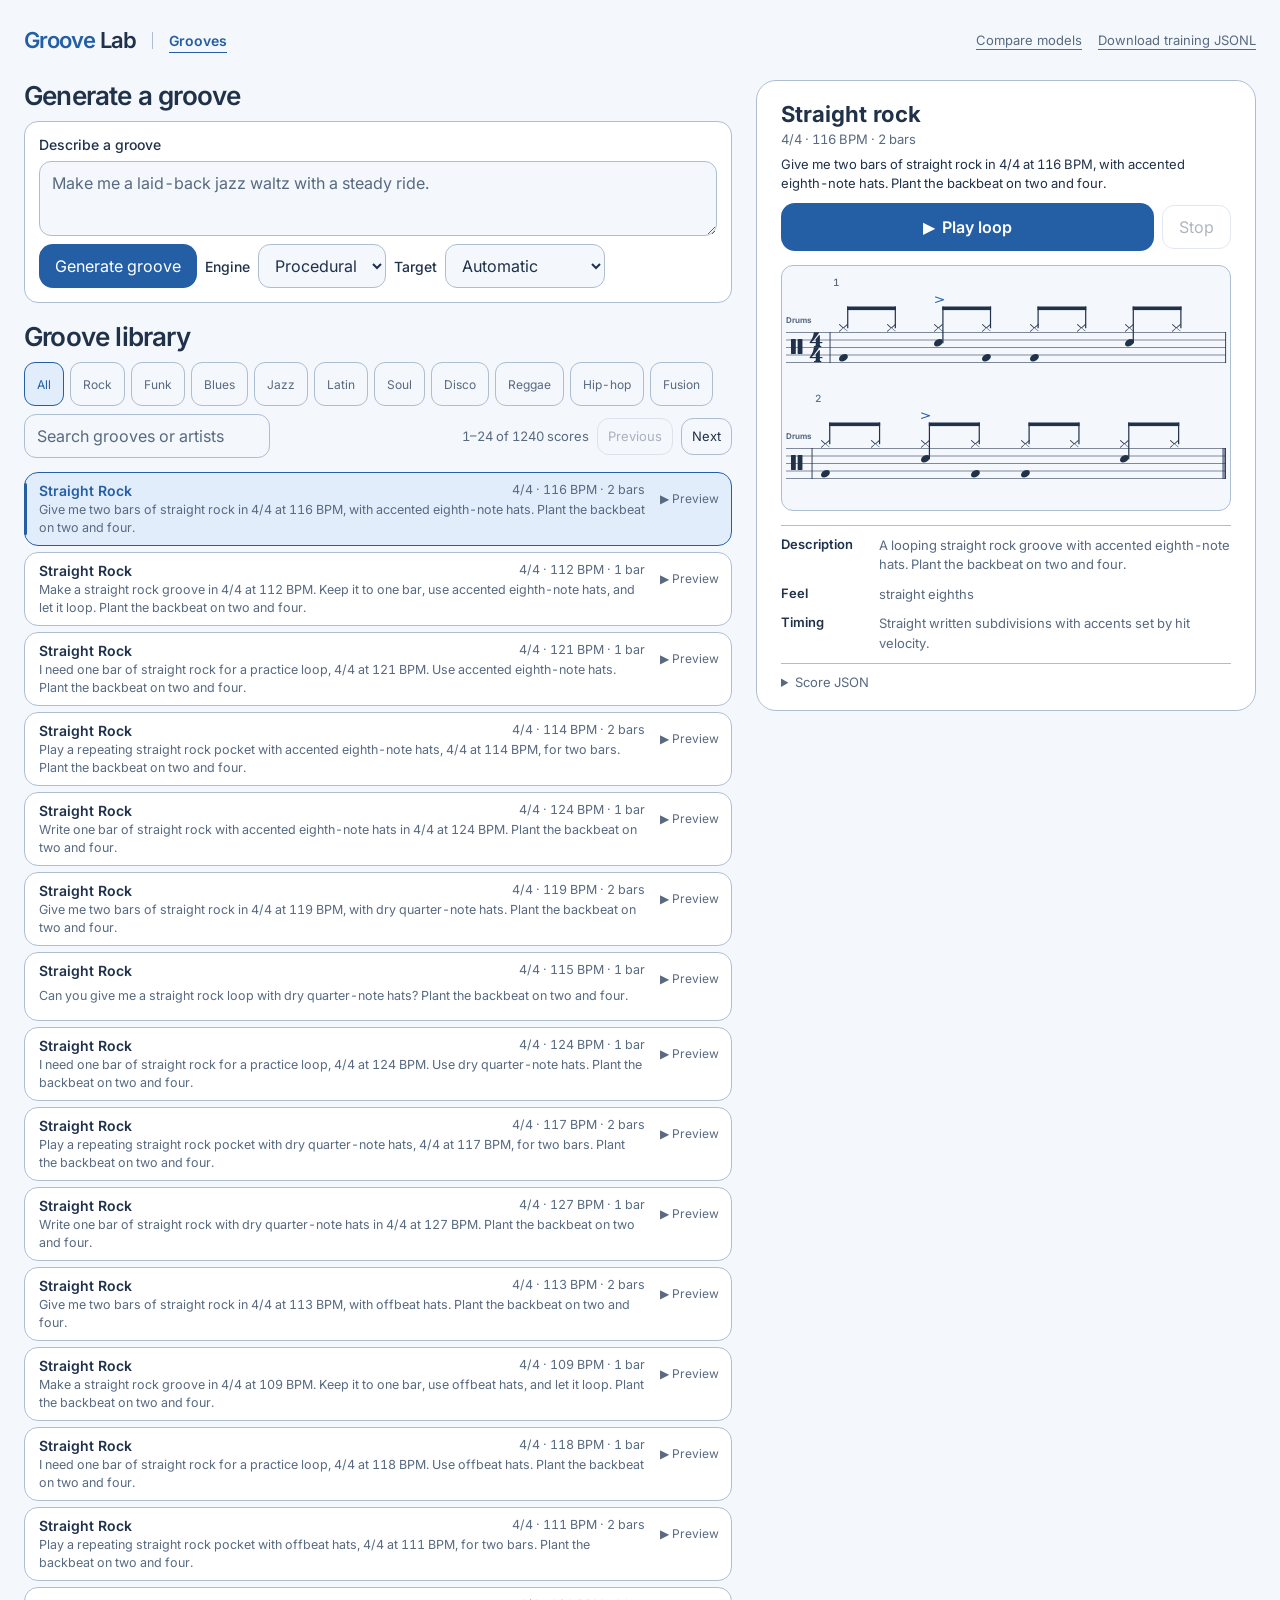
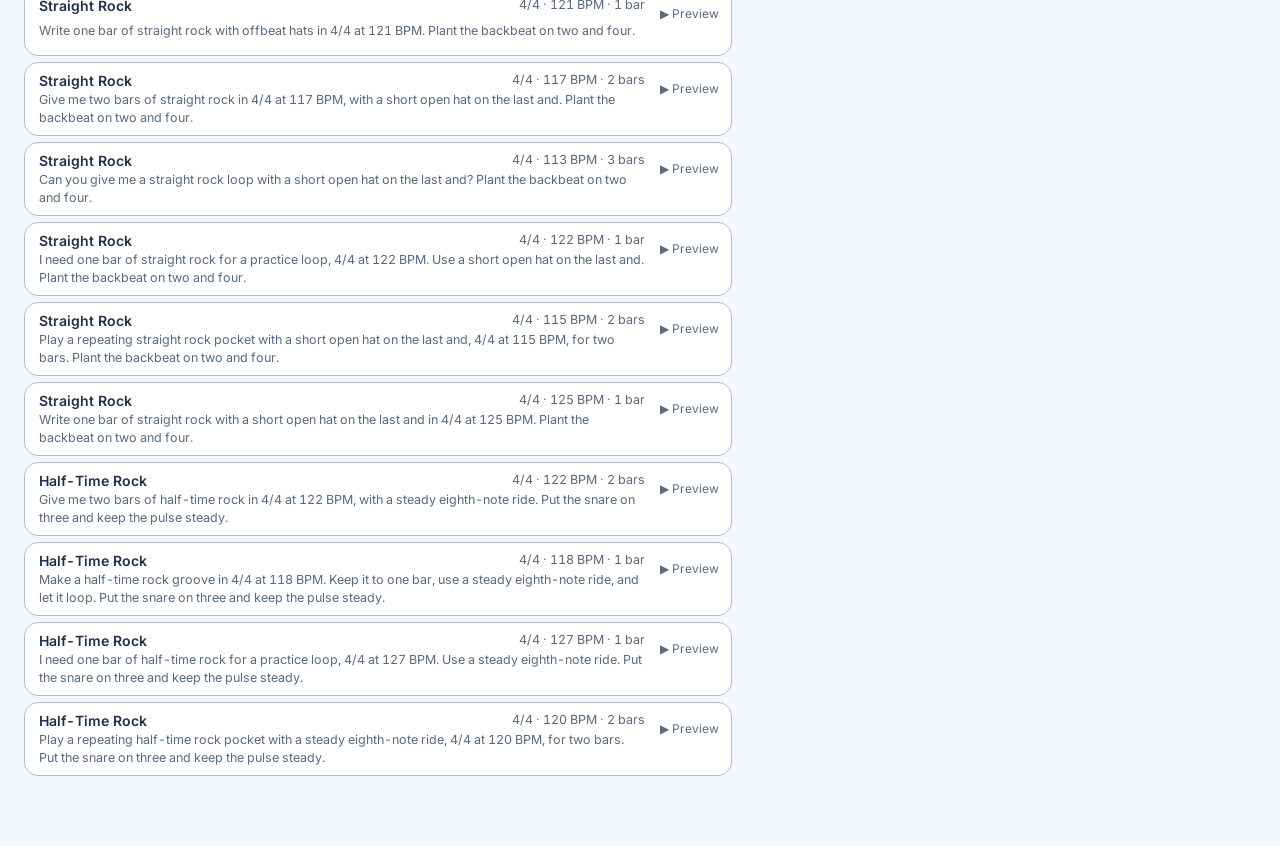
==== commit f16d7d95: "Compare base and adapter-enabled Qwen scores" ====
--- a/index.html
+++ b/index.html
@@ -31,7 +31,8 @@
       font-size: 14px; font-weight: 600; color: var(--gl-accent);
       text-decoration: underline; text-underline-offset: 6px;
     }
-    .download { margin-left: auto; font-size: 13px; color: var(--gl-sub); text-underline-offset: 4px; }
+    .header-links { margin-left: auto; display: flex; gap: 8px 16px; flex-wrap: wrap; justify-content: end; }
+    .header-links a { font-size: 13px; color: var(--gl-sub); text-underline-offset: 4px; }
     .lab-layout {
       display: grid; gap: 18px 24px;
       grid-template: "compose panel" auto "library panel" 1fr / minmax(0, 1fr) minmax(420px, 500px);
@@ -119,7 +120,10 @@
   <header class="app-header">
     <div class="brand"><span class="brand-bop">Groove</span> <span class="brand-kit">Lab</span></div>
     <span class="header-label">Grooves</span>
-    <a class="download" href="/training/train.jsonl" download="train.jsonl">Download training JSONL</a>
+    <nav class="header-links" aria-label="Groove Lab">
+      <a href="/compare">Compare models</a>
+      <a href="/training/train.jsonl" download="train.jsonl">Download training JSONL</a>
+    </nav>
   </header>
   <main class="gl lab-layout">
     <section class="composer" aria-labelledby="composer-title">
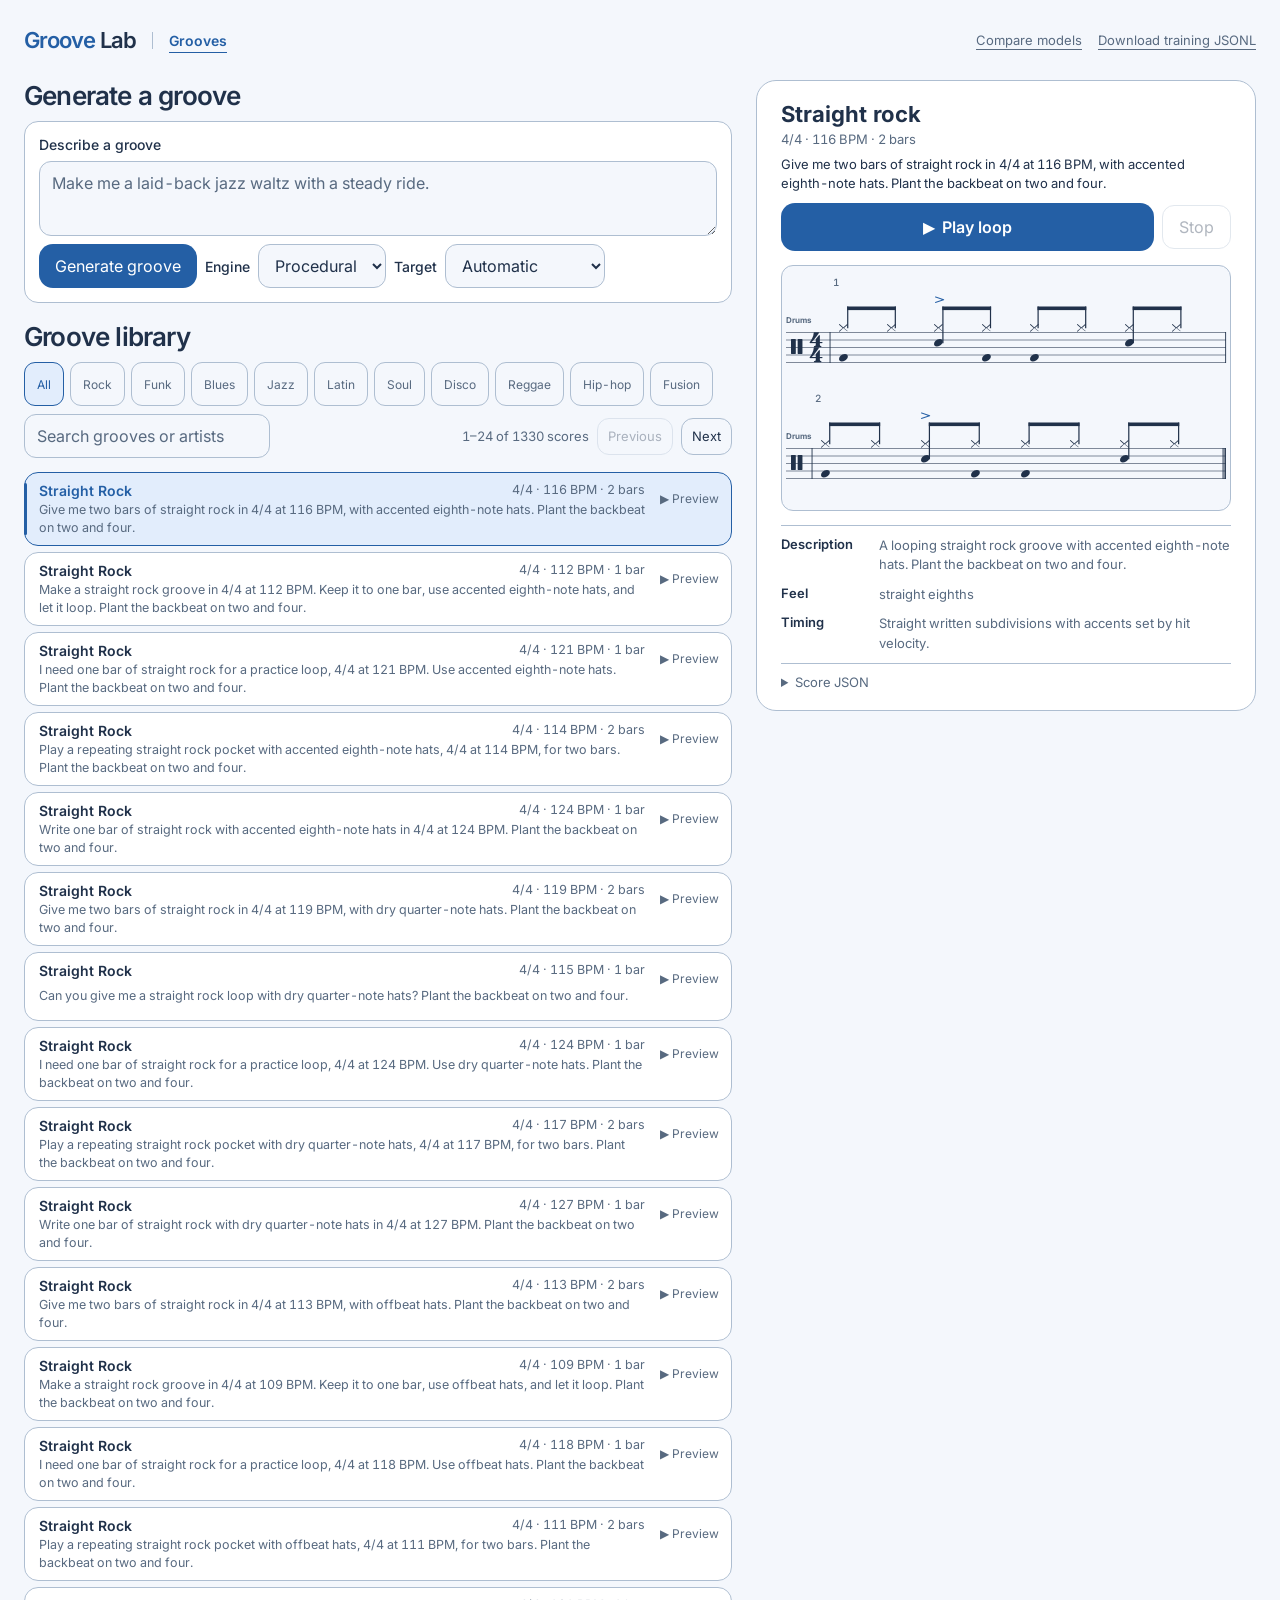
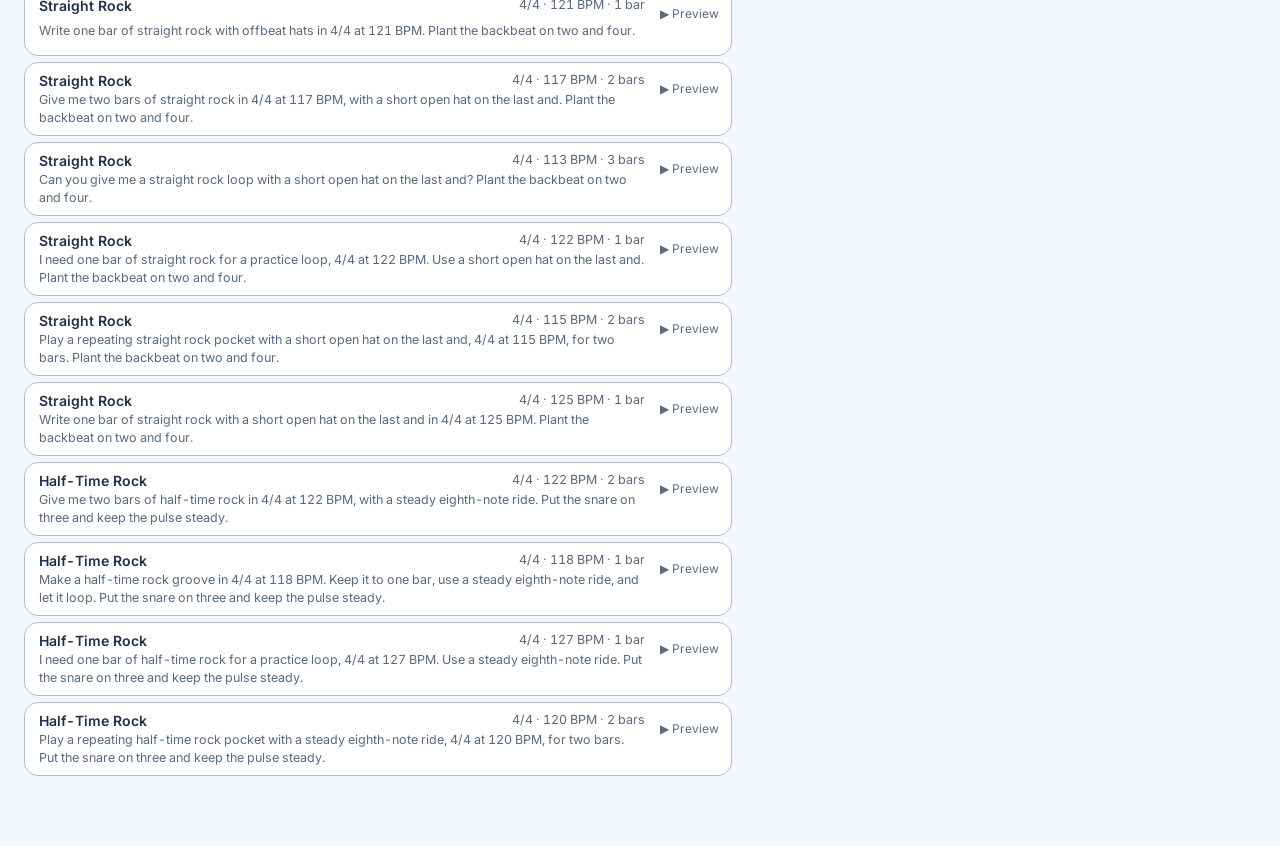
==== commit f1c2a4dc: "Expand groove training prompts and repair minor model score errors" ====
--- a/index.html
+++ b/index.html
@@ -378,7 +378,8 @@
         const score = await response.json();
         if (!response.ok) throw new Error(score.error || "Generation failed.");
         showScore({ prompt, score, label: engine === "procedural" ? "Procedural" : "Local LLM" });
-        status.textContent = "Groove ready to play.";
+        const repair = response.headers.get("X-Groove-Repair");
+        status.textContent = repair ? "Groove ready to play. " + repair + "." : "Groove ready to play.";
       } catch (error) {
         status.textContent = error.message;
         status.classList.add("error");
